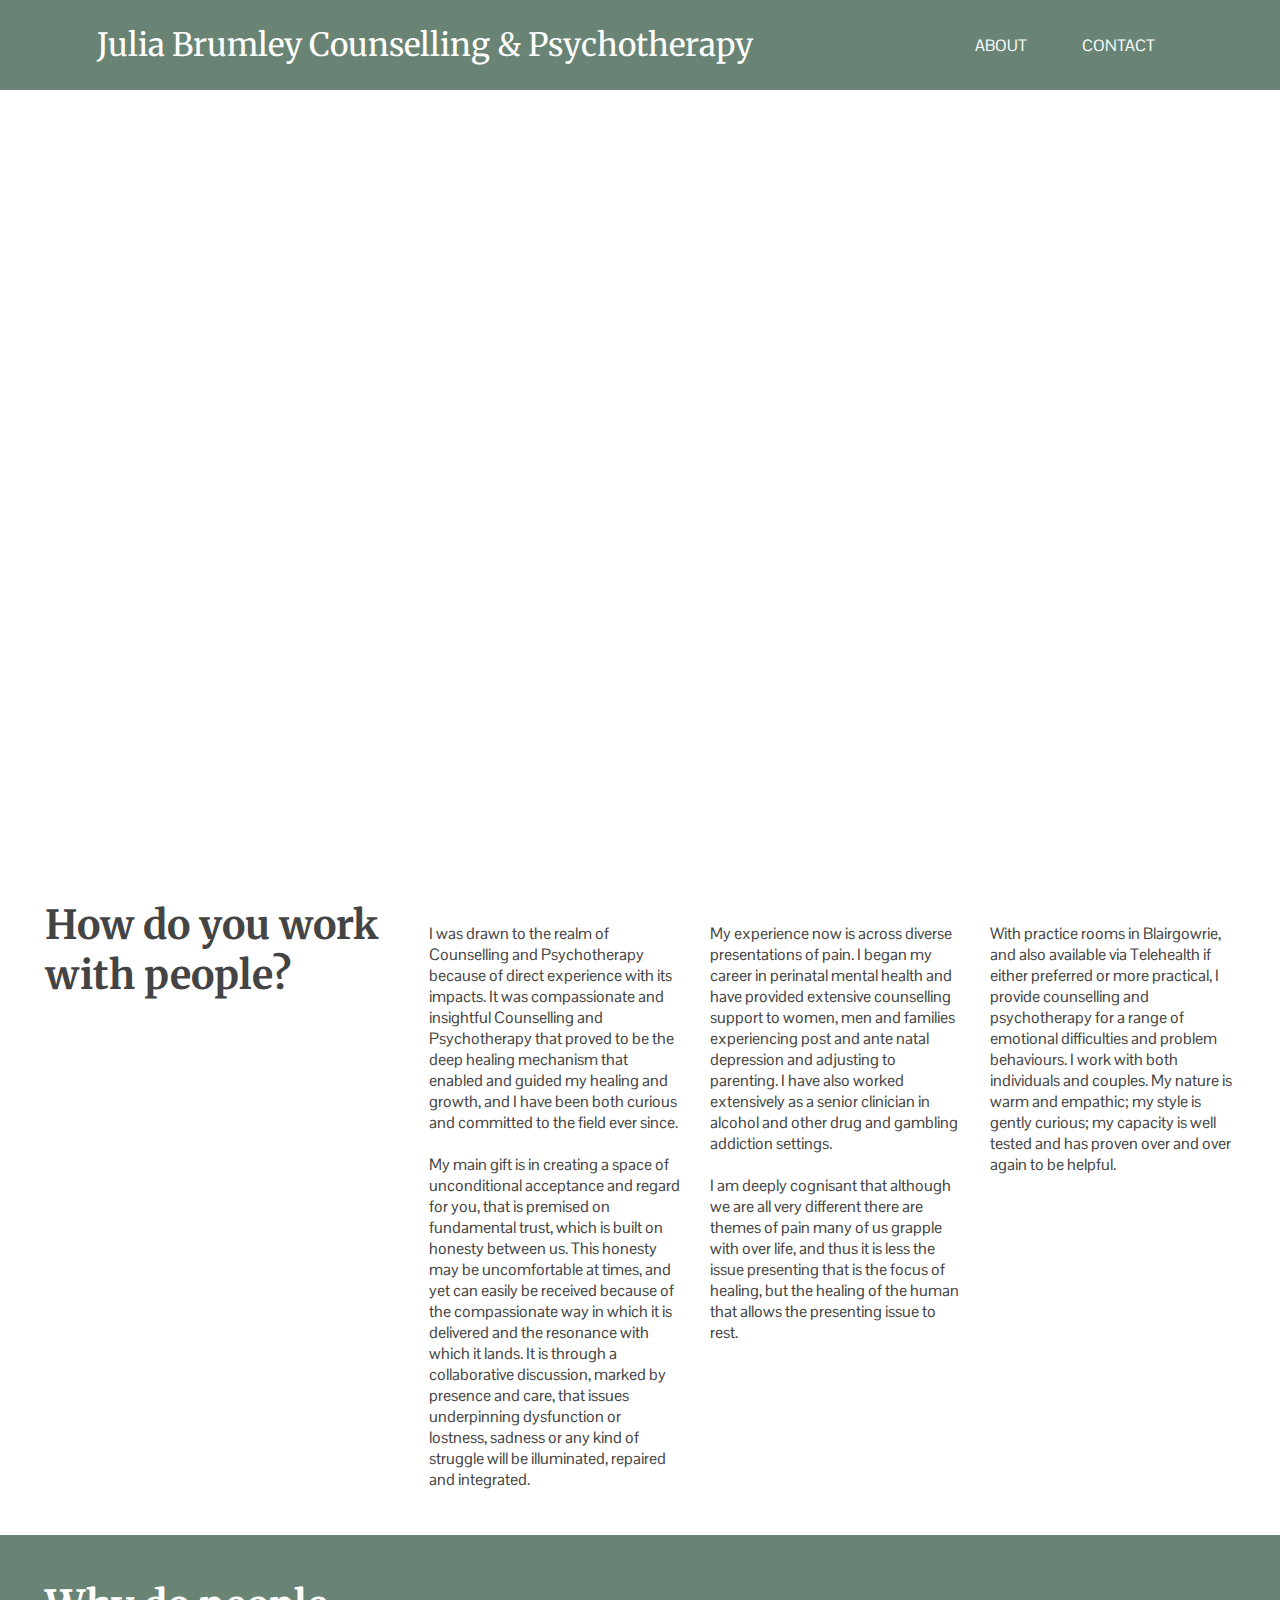
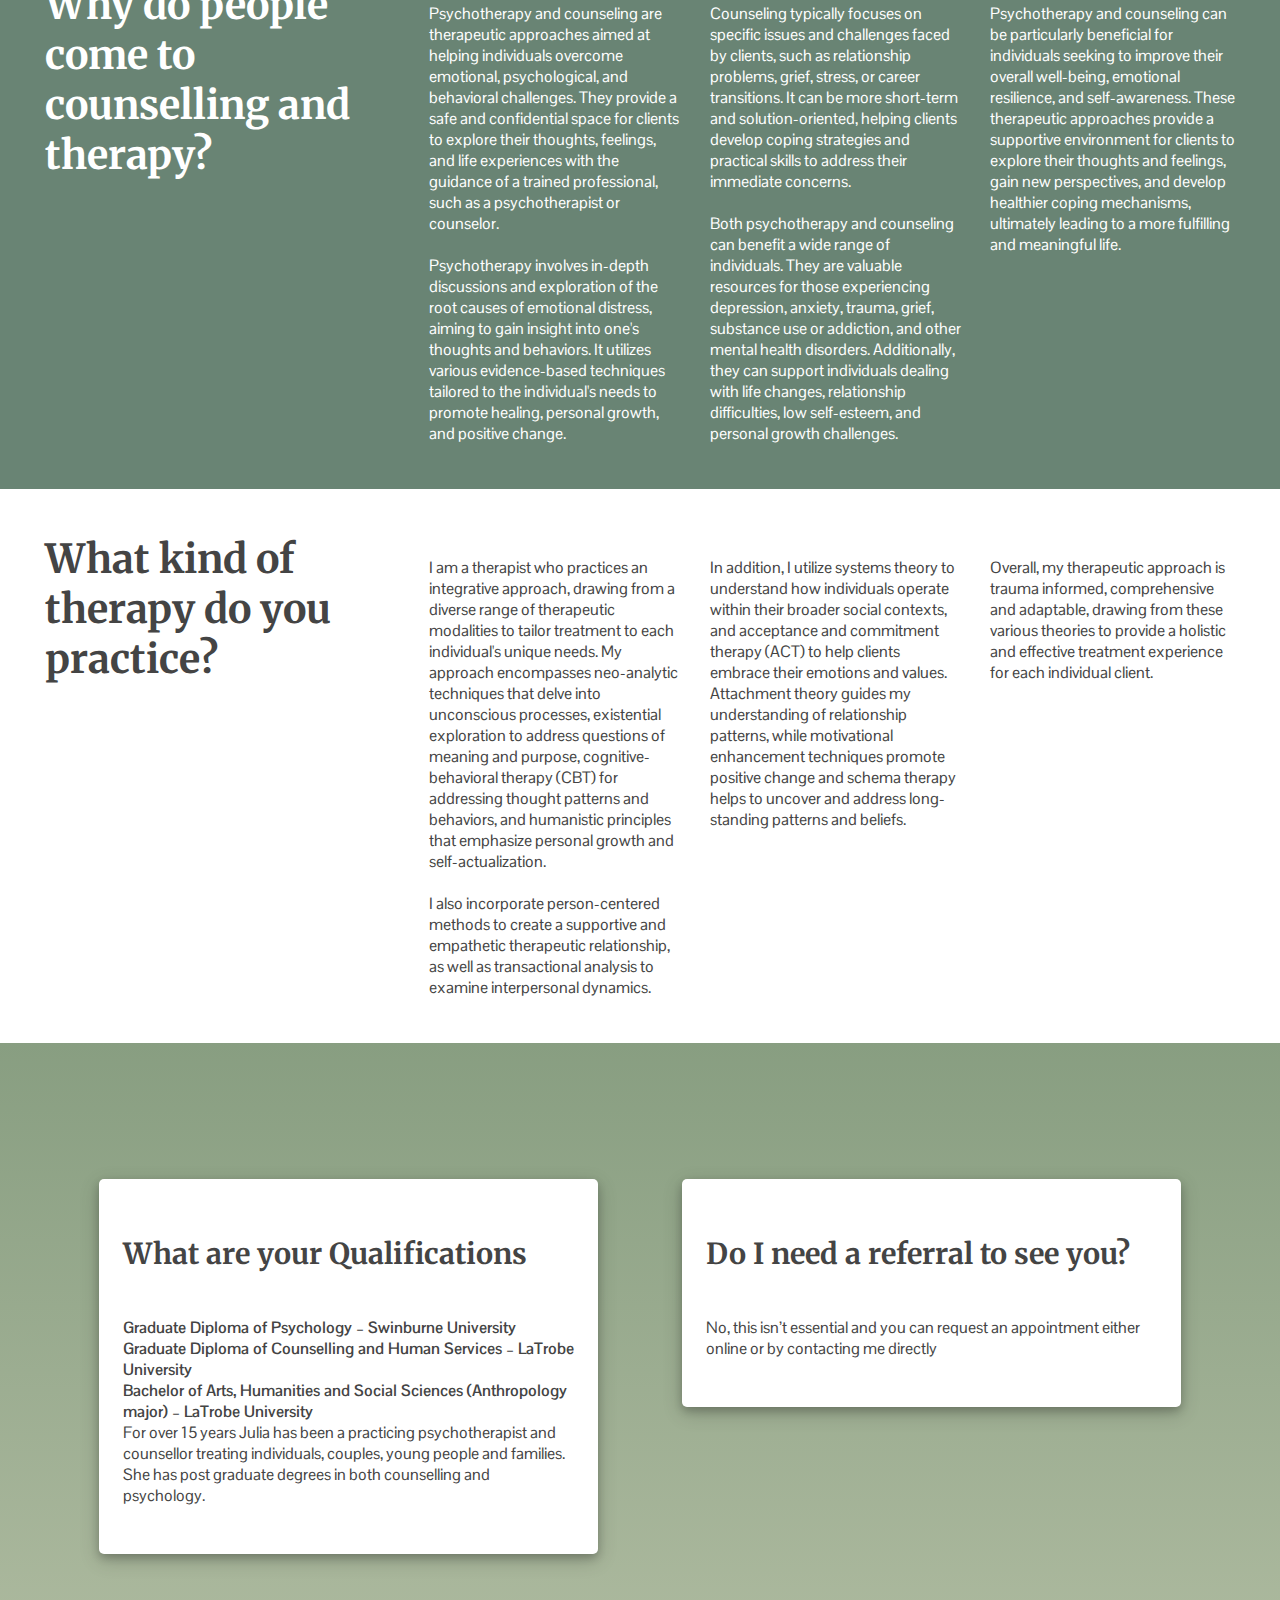
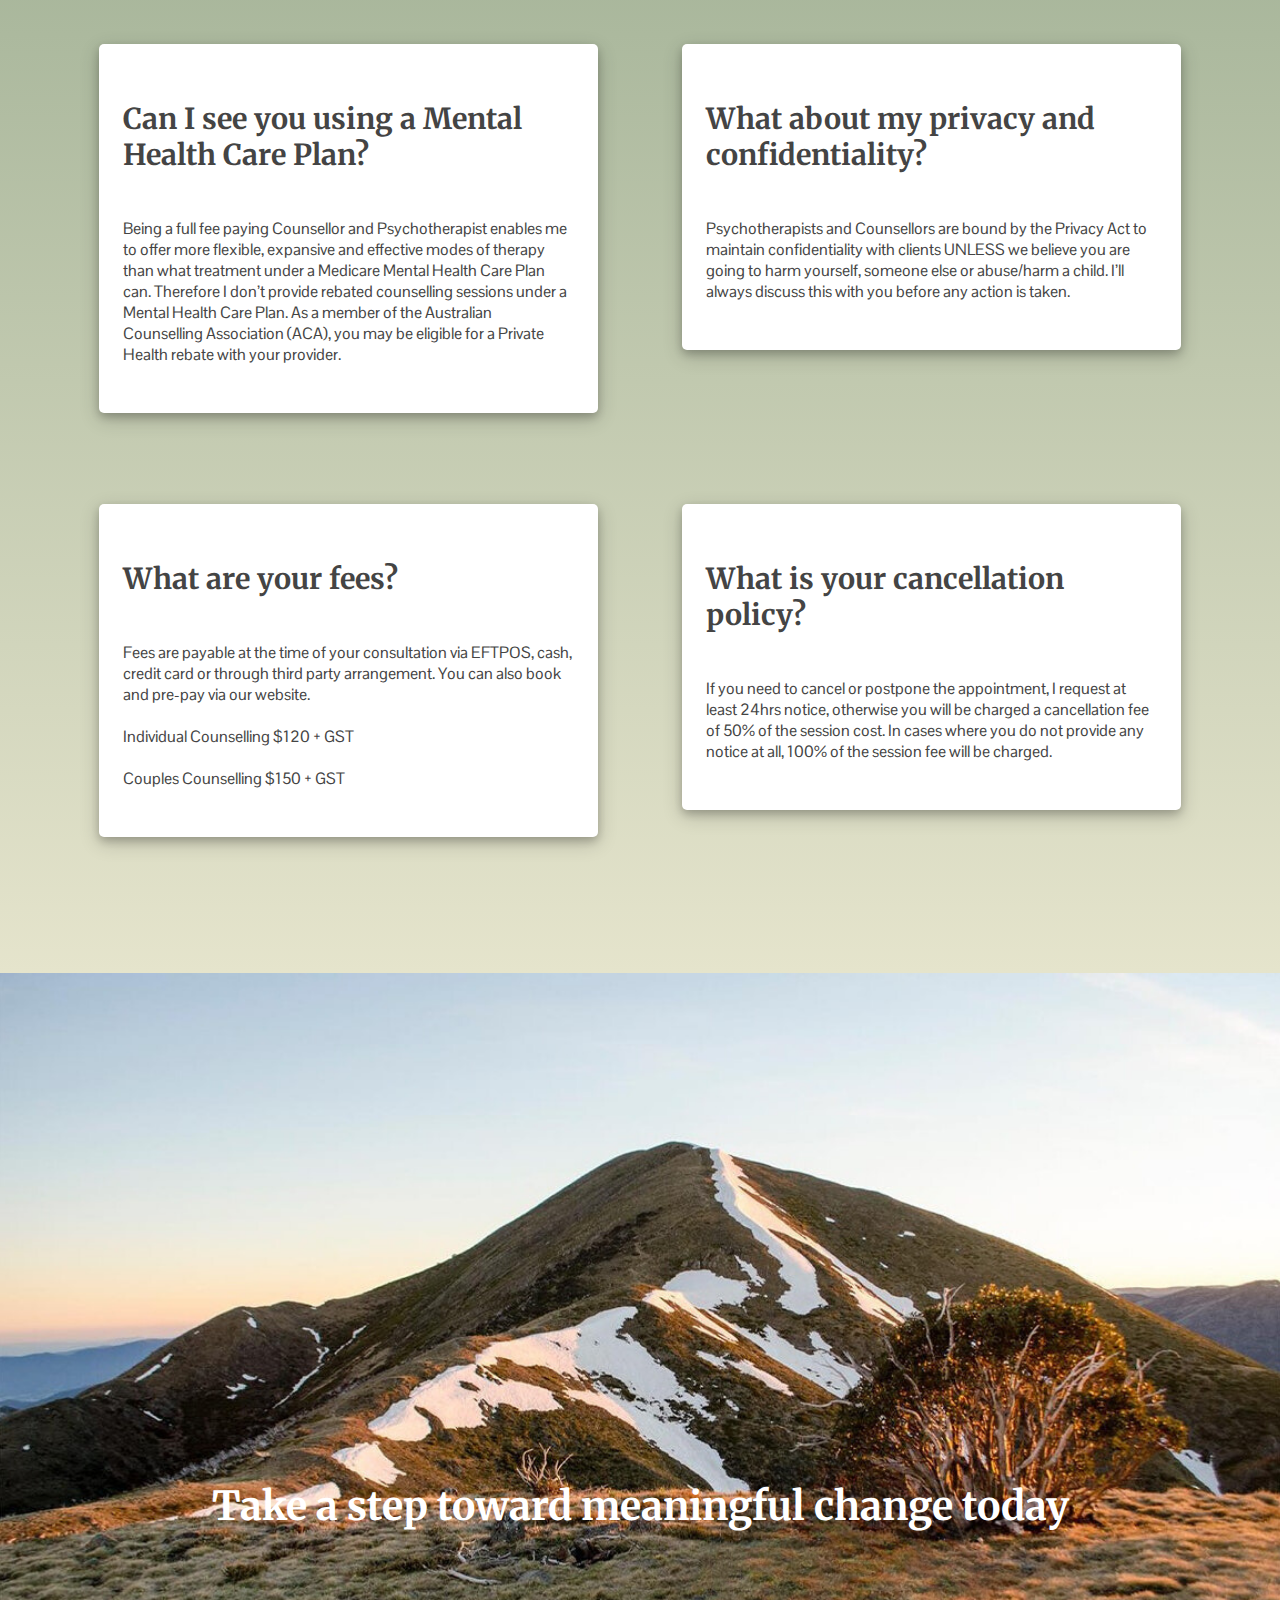
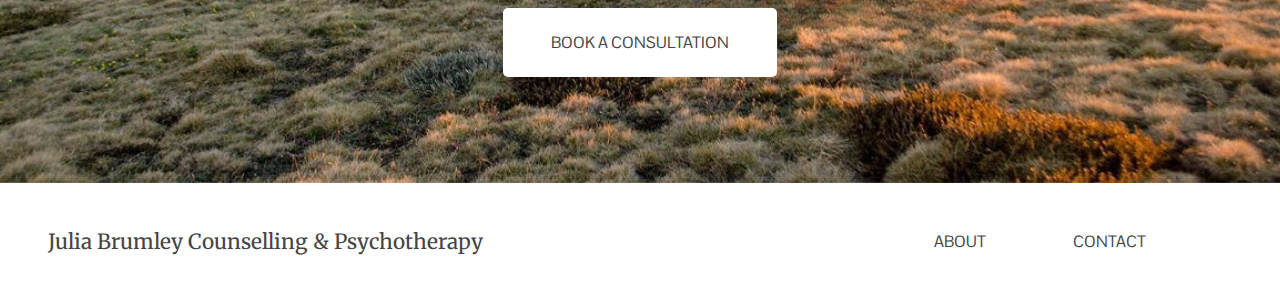
==== about.html @ bf9126fb "cc" ====
<!DOCTYPE html>
<html>
    <head>
        <meta charset="UTF-8">
        <title>About - Julia Brumley Counselling & Psychotherapy</title>
        <meta name="viewport" content="width=device-width, initial-scale=1.0">
        <meta name="keywords" content="counselling, psychotherapy, Mornington Peninsula">
        <meta name="description" content="Providing quality counselling and psychotherapy services on the Mornington Peninsula and surrounding areas.">
        <link rel="stylesheet" href="./resources/CSS/styles.css">
        <link href="https://fonts.googleapis.com/css2?family=Merriweather:wght@300;400;700&family=Pontano+Sans:wght@300;400;500;600;700&display=swap" rel="stylesheet">
        <link rel="stylesheet" href="https://cdnjs.cloudflare.com/ajax/libs/font-awesome/4.7.0/css/font-awesome.min.css">
        <link rel="preload" href="./resources/JS/index.js" as="script">
        <link rel="apple-touch-icon" sizes="180x180" href="./resources/images/favicons/apple-touch-icon.png">
        <link rel="icon" type="image/png" sizes="32x32" href="./resources/images/favicons/favicon-32x32.png">
        <link rel="icon" type="image/png" sizes="16x16" href="./resources/images/favicons/favicon-16x16.png">
        <link rel="manifest" href="./resources/images/favicons/site.webmanifest">
    </head>
    <body>
        <header id="about-header">
            <nav class="nav">
                <div id="logo-container">
                    <a href="./index.html" id="title">Julia Brumley Counselling & Psychotherapy</a>	
                </div>	
                <ul class="nav-links">
                    <li><a href="./about.html">About</a></li>
                    <!-- <li><a href="./services.html">Services</a></li>
                    <li><a href="./team.html">Team</a></li>				 -->
                    <li><a href="./contact.html">Contact</a></li>
                </ul>
                <div class="burger">
                    <div class="line1"></div>
                    <div class="line2"></div>
                    <div class="line3"></div>
                </div>
            </nav>
            <h1>About</h1>
        </header>
        <main class="main">
            <div class="about">
                <div class="h2-cont">
                    <h2>How do you work with people?</h2>
                </div>
                <div class="therapy"> 
                    <p>I was drawn to the realm of Counselling and Psychotherapy because of direct experience
                        with its impacts. It was compassionate and insightful Counselling and Psychotherapy that
                        proved to be the deep healing mechanism that enabled and guided my healing and growth,
                        and I have been both curious and committed to the field ever since. <br><br>

                    My main gift is in creating a space of unconditional acceptance and regard for you, that is
                        premised on fundamental trust, which is built on honesty between us. This honesty may be
                        uncomfortable at times, and yet can easily be received because of the compassionate way in
                        which it is delivered and the resonance with which it lands. It is through a collaborative
                        discussion, marked by presence and care, that issues underpinning dysfunction or lostness,
                        sadness or any kind of struggle will be illuminated, repaired and integrated.</p>

                    <p> My experience now is across diverse presentations of pain. I began my career in perinatal
                        mental health and have provided extensive counselling support to women, men and families
                        experiencing post and ante natal depression and adjusting to parenting. I have also worked
                        extensively as a senior clinician in alcohol and other drug and gambling addiction settings.<br><br>
                        I am deeply cognisant that although we are all very different there are themes of pain many
                        of us grapple with over life, and thus it is less the issue presenting that is the focus of
                        healing, but the healing of the human that allows the presenting issue to rest.</p>

                    <p>With practice rooms in Blairgowrie, and also available via Telehealth if either preferred or
                        more practical, I provide counselling and psychotherapy for a range of emotional difficulties
                        and problem behaviours. I work with both individuals and couples. My nature is warm and 
                        empathic; my style is gently curious; my capacity is well tested and has proven over and
                        over again to be helpful.</p>
                </div>       
                
            </div>
            <div class="about" id="about-approach">
                <div class="h2-cont">
                    <h2>Why do people come to counselling and therapy?</h2>
                </div>    
                <div class="therapy"> 
                    <p>Psychotherapy and counseling are therapeutic approaches aimed at helping individuals overcome emotional, psychological, and behavioral challenges. They provide a safe and confidential space for clients to explore their thoughts, feelings, and life experiences with the guidance of a trained professional, such as a psychotherapist or counselor.<br><br>

                    Psychotherapy involves in-depth discussions and exploration of the root causes of emotional distress, aiming to gain insight into one's thoughts and behaviors. It utilizes various evidence-based techniques tailored to the individual's needs to promote healing, personal growth, and positive change.</p>
                    
                    <p>Counseling typically focuses on specific issues and challenges faced by clients, such as relationship problems, grief, stress, or career transitions. It can be more short-term and solution-oriented, helping clients develop coping strategies and practical skills to address their immediate concerns.<br><br>
                    
                    Both psychotherapy and counseling can benefit a wide range of individuals. They are valuable resources for those experiencing depression, anxiety, trauma, grief, substance use or addiction, and other mental health disorders. Additionally, they can support individuals dealing with life changes, relationship difficulties, low self-esteem, and personal growth challenges.</p>
                    
                    <p>Psychotherapy and counseling can be particularly beneficial for individuals seeking to improve their overall well-being, emotional resilience, and self-awareness. These therapeutic approaches provide a supportive environment for clients to explore their thoughts and feelings, gain new perspectives, and develop healthier coping mechanisms, ultimately leading to a more fulfilling and meaningful life.<br><br></p>
                </div>
            </div>
            <div class="about">
                <div class="h2-cont">
                    <h2>What kind of therapy do you practice?</h2>
                </div> 
                <div class="therapy">
                    <p>I am a therapist who practices an integrative approach, drawing from a diverse range of therapeutic modalities to tailor treatment to each individual's unique needs. My approach encompasses neo-analytic techniques that delve into unconscious processes, existential exploration to address questions of meaning and purpose, cognitive-behavioral therapy (CBT) for addressing thought patterns and behaviors, and humanistic principles that emphasize personal growth and self-actualization.<br><br>
                        I also incorporate person-centered methods to create a supportive and empathetic therapeutic relationship, as well as transactional analysis to examine interpersonal dynamics.</p>

                    <p>In addition, I utilize systems theory to understand how individuals operate within their broader social contexts, and acceptance and commitment therapy (ACT) to help clients embrace their emotions and values. Attachment theory guides my understanding of relationship patterns, while motivational enhancement techniques promote positive change and schema therapy helps to uncover and address long-standing patterns and beliefs.
                    </p>    
                    <p>Overall, my therapeutic approach is trauma informed, comprehensive and adaptable, drawing from these various theories to provide a holistic and effective treatment experience for each individual client.
                    </p>    
                </div>       
            </div>
            <section class="faq">
                <div class="faq-cont">
                    <div class="card-cont">
                        <div class="q-card image">
                            <h2>What are your Qualifications</h2>
                            <h4>Graduate Diploma of Psychology – Swinburne University <br>
                                Graduate Diploma of Counselling and Human Services – LaTrobe University <br>
                                Bachelor of Arts, Humanities and Social Sciences (Anthropology major) – LaTrobe University</h5>
                            <p>For over 15 years Julia has been a practicing psychotherapist and counsellor treating
                                individuals, couples, young people and families. She has post graduate degrees in both
                                counselling and psychology.
                            </p>
                        </div>
                        <div class="q-card image">
                            <h2>Do I need a referral to see you?</h2>
                            <p>No, this isn’t essential and you can request an appointment either online or by contacting me directly</p>
                        </div>    
                    </div>
                    <div class="card-cont">
                        <div class="q-card image">
                            <h2>Can I see you using a Mental Health Care Plan?</h2>
                            <p>Being a full fee paying Counsellor and Psychotherapist enables me to offer more flexible, 
                                expansive and effective modes of therapy than what treatment under a Medicare Mental Health Care Plan can. 
                                Therefore I don’t provide rebated counselling sessions under a Mental Health Care Plan. 
                                As a member of the Australian Counselling Association (ACA), 
                                you may be eligible for a Private Health rebate with your provider.</p>
                        </div>
                        <div class="q-card image">
                            <h2>What about my privacy and confidentiality?</h2>
                            <p>Psychotherapists and Counsellors are bound by the Privacy Act to maintain confidentiality with clients UNLESS we believe you are going to harm yourself, 
                                someone else or abuse/harm a child. 
                                I’ll always discuss this with you before any action is taken.</p>
                        </div>
                    </div>
                    <div class="card-cont">   
                        <div class="q-card image">
                            <h2>What are your fees?</h2>
                            <p>Fees are payable at the time of your consultation via  EFTPOS, cash, credit card or through third party arrangement.  You can also book and pre-pay via our website.<br><br>

                                Individual Counselling $120 + GST<br><br>
                                
                                Couples Counselling $150 + GST</p>
                        </div>
                        <div class="q-card image">
                            <h2>What is your cancellation policy?</h2>
                            <p>If you need to cancel or postpone the appointment,  I request at least 24hrs notice, 
                                otherwise you will be charged a cancellation fee of 50% of the session cost. 
                                In cases where you do not provide any notice at all, 
                                100% of the session fee will be charged.</p>
                        </div>
                    </div>    
                </div>

            </section>
            <section class="quote">
                <h2>Take a step toward meaningful change today</h2>
                <a href="" class="book">book a consultation</a>
            </section>
        </main>
        <footer class="footer">			
            <nav class="footer-nav">
                <div class="address">
                    <a href="./index.html" class="f-title">
                        Julia Brumley Counselling & Psychotherapy
                    </a>
                </div>
                <div class="footer-nav-cont">
                    <ul>
                        <li class="f-li"><a href="./about.html" class="footer-a">ABOUT</a></li>
                        <li class="f-li"><a href="./contact.html" class="footer-a">CONTACT</a></li>
			
                    </ul>
                </div>    	
            </nav>
        </footer>
        <script src="./resources/JS/index.js"></script>
    </body>
</html>
---- resources/CSS/styles.css ----
/* Global styles */
* {
    padding: 0;
    margin: 0;
    box-sizing: border-box;
}

body {
	margin: 0;
	padding: 0;
    font-family: 'Pontano Sans', sans-serif;
	color: #fff;
	display: flex;
	flex-direction: column;
	width: 100%;
	overflow-x: hidden;
}

/* Header styles */
header {
    display: flex;
    flex-direction: column;
    justify-content: space-between;
	height: 95vh;
	width: 100%;
	overflow: hidden;
    background-image: url(../images/julia5.png);
    background-repeat: no-repeat;
	background-size: cover;
	background-position: center;
}
#about-header {
    background-image: url(../images/ocean4.jpg);
}
#services-header {
    background-image: url(../images/stones.jpg);
}
#team-header {
    background-image: url(../images/plant.jpg);
}
#contact-header {
    background-image: url(../images/stones.jpg);
}

/* nav styling */
.nav {
	height: 10vh;
	width: 100%;
	display: flex;
	justify-content: space-around;
	align-items: center;
	position: relative;
	z-index: 1;
    background-color: #698474;
}

.nav ul {
	display: flex;
	list-style-type: none;
	margin: 0;
	padding: 0;
}

.nav-links li {
	margin: 0 15px;
	padding: 0.8rem;
	border-radius: 5px;
}

.nav-links a {
	color:#fff;
	text-decoration: none;
	font-size: 1rem;
	text-transform: uppercase;
}

.nav-links a:hover {
	color: blanchedalmond;
}

#title {
    font-family: 'Merriweather', serif; 
    font-size: 2rem;
    color:#fff;
	text-decoration: none;
}

.burger {
    display: none;
    cursor: pointer;
}

.burger > div {
    width: 25px;
    height: 2px;
    background-color: #FAF9F6;
    margin: 5px;
    transition: all 0.3s ease;
}

.intro {
    display: flex;
    justify-content: space-around;
    align-items: center;
    margin-bottom: 5vh;
    padding: 1rem;
}

h1 {
    font-family: 'Merriweather', serif; 
    font-size: 4rem;
    margin: 2rem;
}
h2 {
    font-family: 'Merriweather', serif; 
    font-size: 2.5rem;
}

h3 { 
    font-size: 1.5rem;
    font-weight: 300;
    letter-spacing: 0.6px;
 }

p {
    font-size: 1.2rem;
    max-width: 80%;
 }
.text-box {
    max-width: 65%;
}


/* MAIN styles */


section {
    height: 90vh;
    display: flex;
    flex-direction: column;
    align-items: center;
    justify-content: space-evenly;
    padding: 1rem;
}

section a {
    text-decoration: none;
    text-transform: uppercase;
}
.button {
    background: #698474;
    color:#fff;
    padding: 1.5rem 3rem;
    border-radius: 5px;
}
.button:hover {
    background-color: blanchedalmond;
    color:#444
}
.book {
    background: #fff;
    color:#444;
    padding: 1.5rem 3rem;
    border-radius: 5px;
}
.book:hover {
    background-color:  blanchedalmond;
    color:#444
}
.approach {
    color: #444;
}
.services {
    background-color: #698474;
}
.service-cont {
    display: flex;
    flex-direction: row;
    max-width: 100%;
    justify-content: space-around;
}
.service-card {
    background-color: white;
    color: #444;
    display: flex;
    flex-direction: column;
    align-items: center;
    max-width: 45%;
    box-shadow: 0 4px 8px 0 rgba(0, 0, 0, 0.2), 0 6px 20px 0 rgba(0, 0, 0, 0.19);
    border-radius: 5px;
}
.text-card {
    border-radius: 5px;
    margin: 1rem;
    display: flex;
    text-align: center;
    background-color: rgb(255, 235, 205);
    flex-direction: column;
    align-items: center;
}

.service-cont h3 {
    font-family: 'Merriweather, serif';
    margin: 1rem 0;
    max-width: 75%;
    text-align: center;
}
.service-cont img {
    margin-top: 2rem;
    max-width: 80%;
}
.service-cont p {
    padding: 0 1rem 1rem 1rem;
    font-size: 1.1rem;
}
.service-cont h4 {
    padding-bottom: 1rem;
}

.space {
    color:#444;
}
.quote {
    max-height: 90vh;
    justify-content: flex-end;
    background-image: url(../images/feathertop.jpg);
    background-repeat: no-repeat;
	background-size: cover;
	background-position: bottom;
}
.quote h2 {
    padding:2rem;
}
.quote a {
    margin-bottom: 3vh;
}



/* ABOUT Specific styles */



.main {
    height: fit-content;
    color:#444;
    display: flex;
    flex-direction: column;
    justify-content: space-evenly;
}

.therapy {
    display: flex;
    justify-content: space-evenly;
}
.main p {
    font-size: 1rem;
    max-width: 29%;
}
.main h2{
    margin: 5vh 0;
}
.about {
    display: flex;
    flex-direction: row;
    min-height: 50vh;
    align-items: baseline;
    padding: 0 1vh 5vh 5vh;
}
.h2-cont {
    min-width: 29%;
}
.faq {
    background:linear-gradient(#889E81, #E5E4CC);
    height: 170vh;
}
.faq-cont{ 
    display: flex;
    flex-direction: column;
    justify-content: space-around;
    height: 90%;
}
.card-cont{
    display: flex;
    flex-direction: row;
    justify-content: space-evenly;
    align-items: baseline;
}
.q-card{
    width: 40%;
    height: fit-content;
    background-color: #fff;
    color:#444;
    padding: 3rem 1.5rem;
    border-radius: 5px;
    box-shadow: 0 4px 8px 0 rgba(0, 0, 0, 0.2), 0 6px 20px 0 rgba(0, 0, 0, 0.19);
}
.q-card h2{
    font-size: 1.8rem;
    margin: 1vh 0 5vh 0;
}
.q-card p{
   max-width: 100%;
}
.quote h2{
    color: #fff;
}
#about-approach {
    background-color: #698474;
    color:#fff;
}


/* TEAM specific styles */
/* 

#team-main {
    display:flex;
    flex-direction: row;
    align-items: baseline;
    padding: 5vh;
    height:fit-content;
    margin-bottom: 10vh;
}
#team-main img{
    border-radius: 15rem;
    max-width: 100%;
}
.team-qualifications {
    max-width: 60%;
    padding-left: 5vh;
}
.team-qualifications h2, h4{
    margin: 0 0 2rem 0;
}
.team-qualifications p {
    max-width: 90%;
} */


/* CONTACT STYLES */

.contact-main{
    display: flex;
    flex-direction: column;
    justify-content: space-evenly;
    padding: 5rem;
    background-color: oldlace;
    align-items: center;
}
.contact-container {
    display: flex;
    flex-direction: row;
    justify-content: space-between;
    width: 75%;
    border-radius: 5rem;
    background-color: #fff;
    box-shadow: 0 4px 8px 0 rgba(0, 0, 0, 0.2), 0 6px 20px 0 rgba(0, 0, 0, 0.19);
}
.contact-container h2{
    margin-top: 0;
    margin-bottom: 5vh;
}
.contact-text {
    display:flex;
    flex-direction: column;
    justify-content: space-evenly;
    padding: 5rem 0 5rem 5rem;
    width: 60%;
}
.contact-text h3 {
    font-family: 'Merriweather', serif; 
    font-size: 1.2rem;
    font-weight: 400;
    letter-spacing: normal;
}
.contact-text a{
    text-decoration: none;
    color:#444;
}
.portrait-container {
    display:flex;
    flex-direction: column;
    justify-content: center;
    padding: 2rem;
    width: 40%;
}
.portrait-container img {
    border-radius: 5vh;
    width: 100%;

}
@media screen and (max-width: 1122px) {
    .contact-container {
        width: 80%;
    }
}
@media screen and (max-width: 940px) {
    .contact-container {
        width: 100%;
    }
}

/* FOOTER styles */


footer {   
    display: flex;
    flex-direction: row;
    align-items: center;
    height: 13vh;
    background-color: #fff;
}
.contact-footer{
    height: 13vh;
    background-color: #698474;
}
.contact-footer nav {
    color:#fff;
}
.contact-footer a {
    color:#fff;
}
.contact-footer a:hover {
    color:blanchedalmond;
}
.footer-nav {
    display: flex;
    flex-direction: row;
    justify-content: space-around;
    align-items: center;
    width: 100%;
    color:#444;
}
.address {
    min-width:55%;
}

.footer-nav-cont {
    width: 30%;
}

footer a {
    text-decoration: none;
    color: #444;
}

.f-li {
    list-style: none;
}
.f-title {
    font-family: 'Merriweather', 'serif';
    font-size: 1.3rem;
    font-weight: 400;

}

footer ul {
    display: flex;
    flex-direction: row;
    justify-content: space-evenly;
}


/* RESPONSIVE */

@media screen and (max-width:1799px) and (orientation: landscape){
    section {
        width:100%;
    }
    .about {
        width: 100%;
    }
}


@media screen and (min-width:1800px) and (orientation: landscape) {
    header {
        height: 100vh;
    }
    main {
        background-color: oldlace;
        display: flex;
        flex-direction: column;
        align-items: center;
    }
    section {
        width: 60%;
    }
    .approach {
        background-color: #fff;
    }
    .space {
        background-color: #fff;
    }
    .about {
        width: 60%;
        background-color: #fff;
    }
    .contact-container {
        width: 60%;
    }
}

@media screen and (max-width: 1060px) {

	body {
        overflow-x: hidden;
    }

    .nav-links {
        position: absolute;
        right: 0px;
        height: 90vh;
        top: 10vh;
        background: blanchedalmond;
        display: flex;
        flex-direction: column;
        align-items: center;
		justify-content: space-evenly;
        width: 30%;
        transform: translateX(100%);
        transition: transform 0.5s ease-in;
		z-index: 2;

    }
    .nav-links li{
        opacity: 0;
    }
    .nav-links a {
        color: #444;
    }
    .burger {
        display: block;
		z-index: 3;
    }

.nav-active{
    transform: translateX(0%);
}

@keyframes navLinkFadeIn{
    from{
        opacity: 0;
        transform: translateX(50px);
    }
    to{
        opacity: 1;
        transform: translateX(0px);
    }
}

@keyframes navLinkFadeOut{
    from{
        opacity: 1;
        transform: translateX(0px);
    }
    to{
        opacity: 0;
        transform: translateX(50px);
    }
}

.toggle .line1 {
    transform: rotate(-45deg) translate(-5px, 5px);
}

.toggle .line2 {
    opacity: 0;
}

.toggle .line3 {
    transform: rotate(+45deg) translate(-5px, -5px);
}

.address {
    margin-left: 1rem;
}
}

@media screen and (min-width: 950px) {
    #header {
        background-color: #BAC7A7;
        background-size: contain;
    }
    .text-box{
        max-width: 40%;
    }
    .approach p {
        max-width:60%;
    }
    .service-cont {
        max-width: 70%;
    }
    .services p{
        max-width: 60%;
    }
    .service-card p{
        max-width: 80%;
    }
    .quote a {
        margin-bottom: 10vh;
    }
}

@media only screen and (orientation: landscape) and (min-height: 601px) {

    section {
        height: 100vh;
    }
    .text-box {
        max-width: 75%;
    }

  }

@media screen and (max-width: 930px) {
    .about {
        flex-direction: column;
    }

}

@media screen and (max-width: 768px) {
    header {
        height: 100vh;
    }
    section {
        height: 100vh;
    }
    #title {
        font-size: 1.3rem;
    }
    .nav {
        height: 15vh;
        padding: 0 1rem;
    }
    .nav-links {
        top:15vh;
        width:100%;
        height: 85vh;
    }
    .intro {
        flex-direction: column;
        margin-bottom: 2rem;
    }
    .text-box {
        max-width: 90%;
    }
    .text-box h1 {
        font-size: 2.7rem;
    }
    .text-box h3 {
        font-size: 1rem;
    }
    section h1 {
        font-size: 2rem;
        margin: 0;
    }
    section h2 {
        font-size: 1.5rem;
    }
    section p {
        font-size: 1rem;
    }
    .book {
        font-size: 0.8rem;
    }
    .button {
        font-size: 0.8rem;
    }
    .services {
        height: fit-content;
    }
    .services h1 {
        margin: 1rem 0;
    }
    .service-cont {
        flex-direction: column;
        align-items: center;
    }
    .service-cont img {
        max-width: 75%;
    }
    .service-card {
        max-width: 80%;
        margin: 2rem 0;
    }
    .space {
        height: 70vh;
    }

    .portrait-container {
        width: 55%;
        padding: 0 0 4rem;
    }
    footer {
        height:25vh;
    }
    .contact-footer{
        height: 25vh;
    }
    .footer-nav {
        height: 25vh;
        flex-direction: column;
        align-items: center;
        justify-content: space-evenly;
    }
    .footer-nav-cont{
        width: 100%;
    }
    .address {
        text-align: center;
    }
    footer p{
        max-width: 100%;
    }
    footer a {
        font-size: 0.85rem;
    }
    .f-li a {
        padding: 0.8rem 2rem;
        border: 1px solid #444;
        border-radius: 5px;
    }
    .f-li a:hover {
        background-color: blanchedalmond;
    }

    @media only screen and (max-width: 500px) {
        
        .service-card {
            max-width: 95%;
        }
    }
    
    
  @media only screen and  (orientation: landscape) and (max-height: 600px) {

    #header {
        background-size: contain;
        background-color: #BAC7A7;
    }
    section {
        height: 130vh;
    }
    .text-box {
        max-width: 75%;
    }
    .service-cont {
        align-items: center;
    }
    .service-card {
        max-width: 70%;
    }

  }  

    /* ABOUT SPECIFIC */
    
    
    .about {
        height: fit-content;
    }
    .therapy {
        flex-direction: column;
    }
    .therapy p{
        max-width: 90%;
    }
    .faq{
        height: fit-content;
    }
    .card-cont{
        flex-direction: column;
        align-items: center;
    }
    .q-card{
        width: 80%;
        margin:3vh 0;
    }
    #team-main{
        flex-direction: column;
        align-items: center;
    }
    .portrait {
        margin-bottom: 10vh;
    }
    .team-qualifications {
        max-width: 100%;
    }


    /* CONTACT SPECIFIC */


    .contact-container{
        flex-direction: column;
        align-items: center;

    }
    .contact-text {
        width:90%;
        min-height: 40vh;
    }
    .contact-container h2 {
        padding-top: 5rem;
    }

}




@keyframes enter-animation {
    0% {
      transform: translateY(150px);
      opacity: 0;
    }
    100% {
      transform: translateY(0);
      opacity: 1;
    }
  }
  @media (prefers-reduced-motion: no-preference) {
    .image-animation {
      animation: enter-animation 1.2s 1;
    }
  }


/* form */

/* 
input::-webkit-input-placeholder, textarea::-webkit-input-placeholder {
    color: #aca49c;
    font-size: 0.875em;
  }
  
  input:focus::-webkit-input-placeholder, textarea:focus::-webkit-input-placeholder {
    color: #bbb5af;
  }
  
  input::-moz-placeholder, textarea::-moz-placeholder {
    color: #aca49c;
    font-size: 0.875em;
  }
  
  input:focus::-moz-placeholder, textarea:focus::-moz-placeholder {
    color: #bbb5af;
  }
  
  input::placeholder, textarea::placeholder {
    color: #aca49c;
    font-size: 0.875em;
  }
  
  input:focus::placeholder, textarea::focus:placeholder {
    color: #bbb5af;
  }
  
  input::-ms-placeholder, textarea::-ms-placeholder {
    color: #aca49c;
    font-size: 0.875em;
  }
  
  input:focus::-ms-placeholder, textarea:focus::-ms-placeholder {
    color: #bbb5af;
  }
  
  /* on hover placeholder */
/*   
  input:hover::-webkit-input-placeholder, textarea:hover::-webkit-input-placeholder {
    color: #e2dedb;
    font-size: 0.875em;
  }
  
  input:hover:focus::-webkit-input-placeholder, textarea:hover:focus::-webkit-input-placeholder {
    color: #cbc6c1;
  }
  
  input:hover::-moz-placeholder, textarea:hover::-moz-placeholder {
    color: #e2dedb;
    font-size: 0.875em;
  }
  
  input:hover:focus::-moz-placeholder, textarea:hover:focus::-moz-placeholder {
    color: #cbc6c1;
  }
  
  input:hover::placeholder, textarea:hover::placeholder {
    color: #e2dedb;
    font-size: 0.875em;
  }
  
  input:hover:focus::placeholder, textarea:hover:focus::placeholder {
    color: #cbc6c1;
  }
  
  input:hover::placeholder, textarea:hover::placeholder {
    color: #e2dedb;
    font-size: 0.875em;
  }
  
  input:hover:focus::-ms-placeholder, textarea:hover::focus:-ms-placeholder {
    color: #cbc6c1;
  } */
/* 
 
  #form {
    position: relative;
    width: 500px;
    margin: 50px auto 100px auto;
  }
  
  input {
    font-family: 'Lato', sans-serif;
    font-size: 0.875em;
    width: 470px;
    height: 50px;
    padding: 0px 15px 0px 15px;
    
    background: transparent;
    outline: none;
    color: #726659;
    
    border: solid 1px #b3aca7;
    border-bottom: none;
    
    transition: all 0.3s ease-in-out;
    -webkit-transition: all 0.3s ease-in-out;
    -moz-transition: all 0.3s ease-in-out;
    -ms-transition: all 0.3s ease-in-out;
  }
  
  input:hover {
    background: #b3aca7;
    color: #e2dedb;
  }
  
  textarea {
    width: 470px;
    max-width: 470px;
    height: 110px;
    max-height: 110px;
    padding: 15px;
    
    background: transparent;
    outline: none;
    
    color: #726659;
    font-family: 'Lato', sans-serif;
    font-size: 0.875em;
    
    border: solid 1px #b3aca7;
    
    transition: all 0.3s ease-in-out;
    -webkit-transition: all 0.3s ease-in-out;
    -moz-transition: all 0.3s ease-in-out;
    -ms-transition: all 0.3s ease-in-out;
  } */
/*   
  textarea:hover {
    background: #b3aca7;
    color: #e2dedb;
  }
  
  #submit {
    width: 470px;
    
    padding: 0;
    margin: -5px 0px 0px 0px;
    
    font-family: 'Lato', sans-serif;
    font-size: 0.875em;
    color: #b3aca7;
    
    outline:none;
    cursor: pointer;
    
    border: solid 1px #b3aca7;
    border-top: none;
  }
  
  #submit:hover {
    color: #e2dedb;
  } */
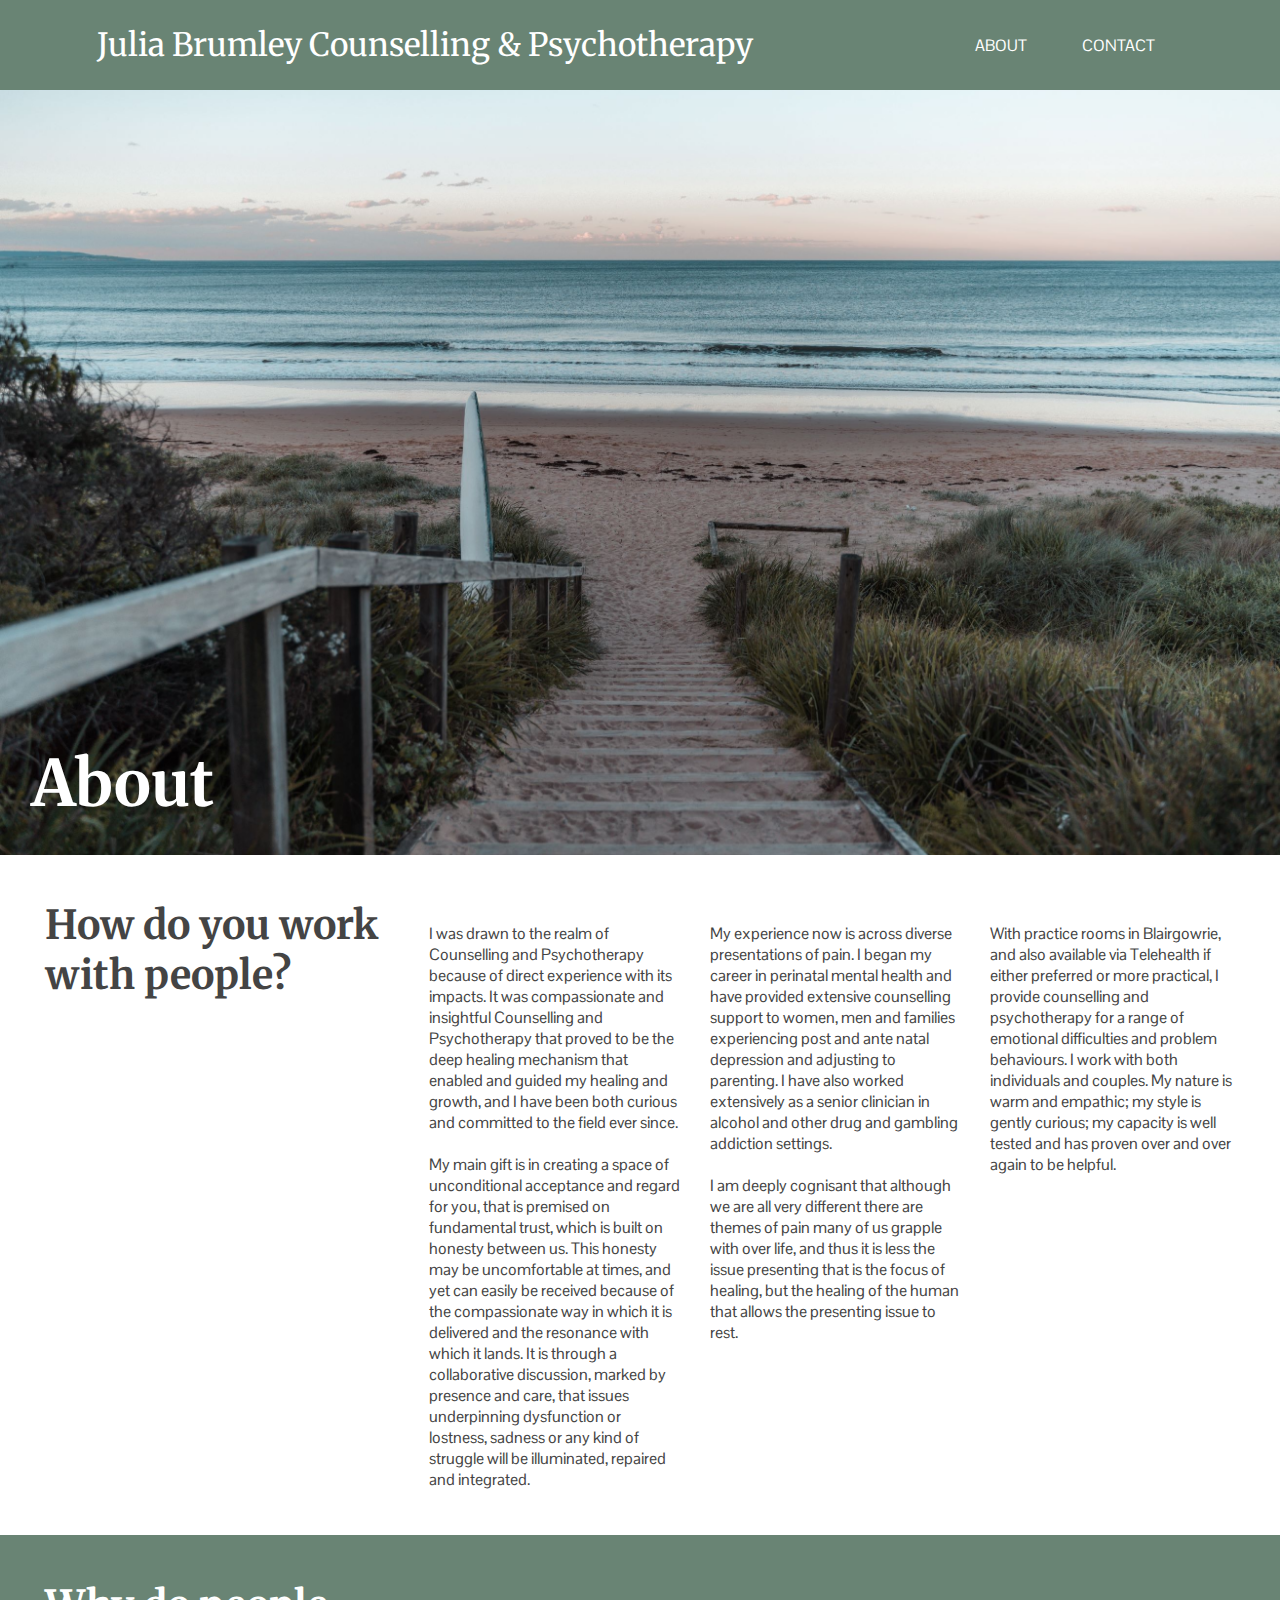
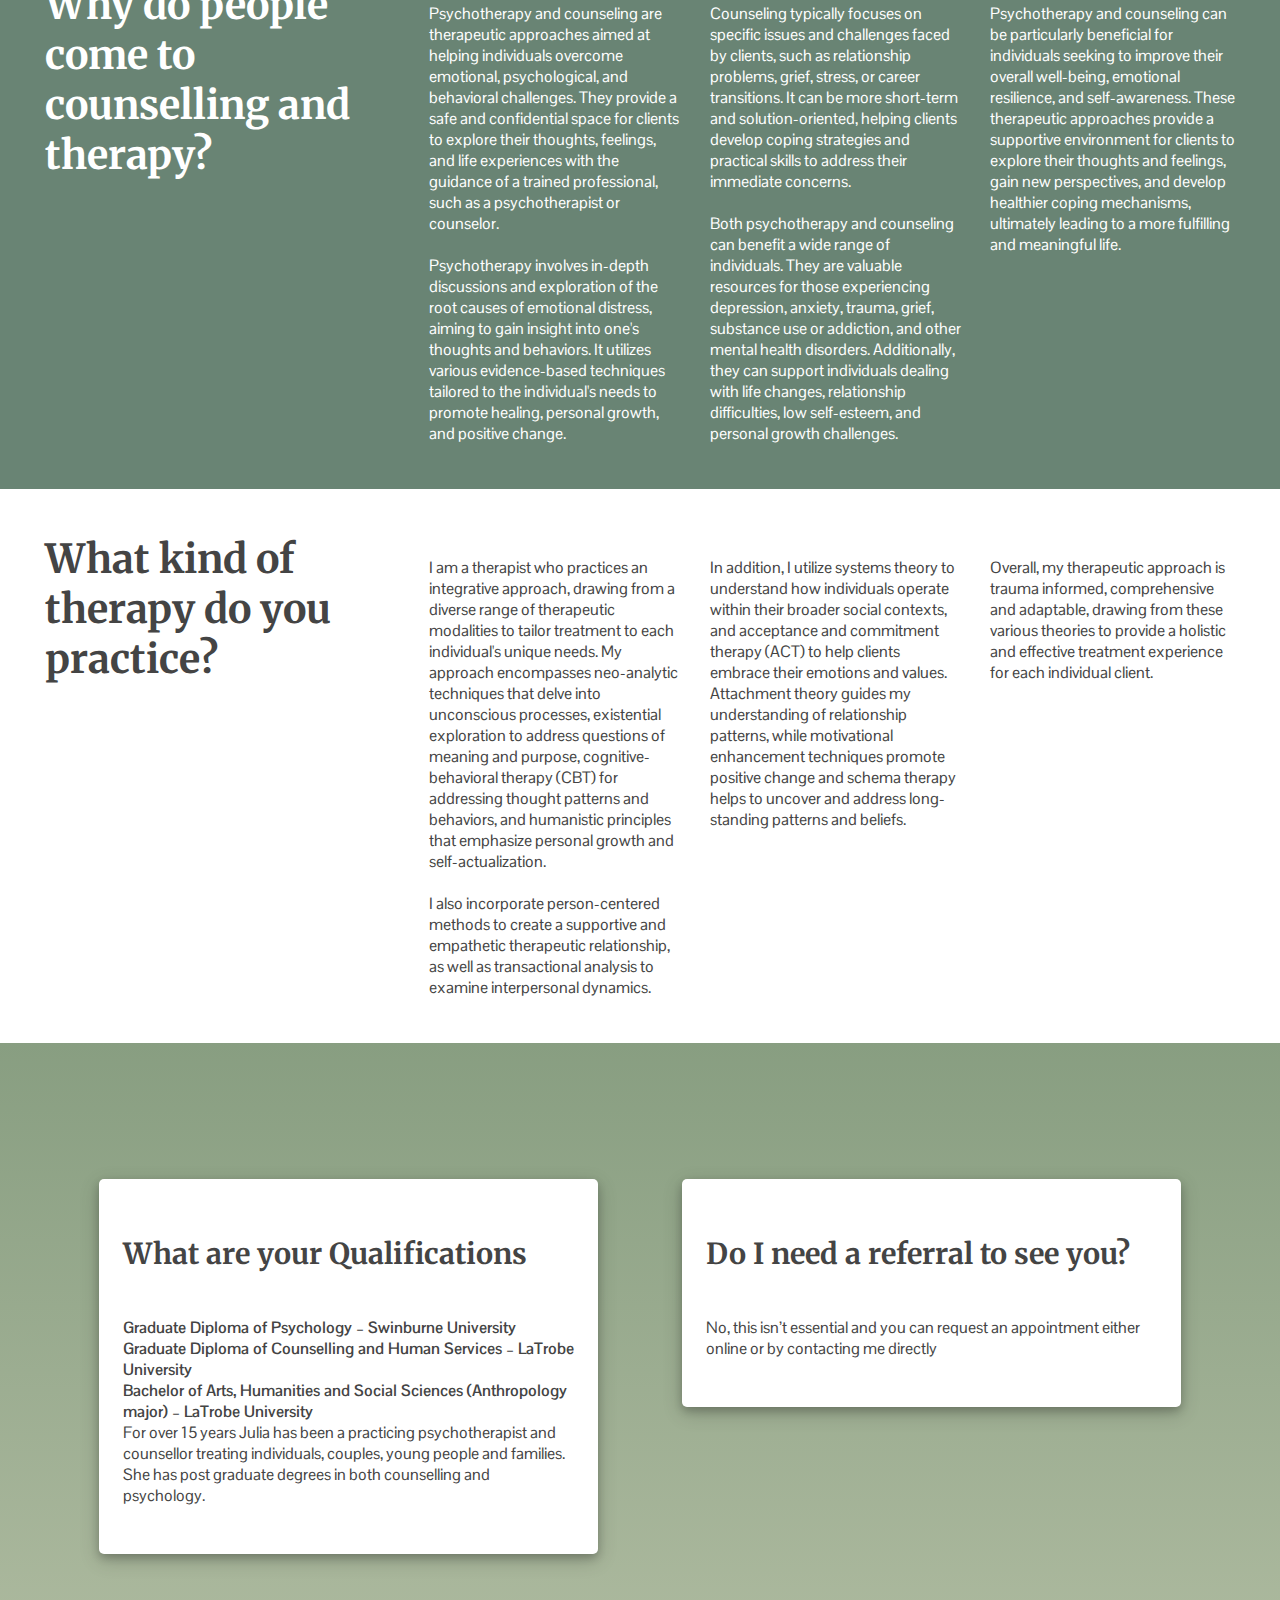
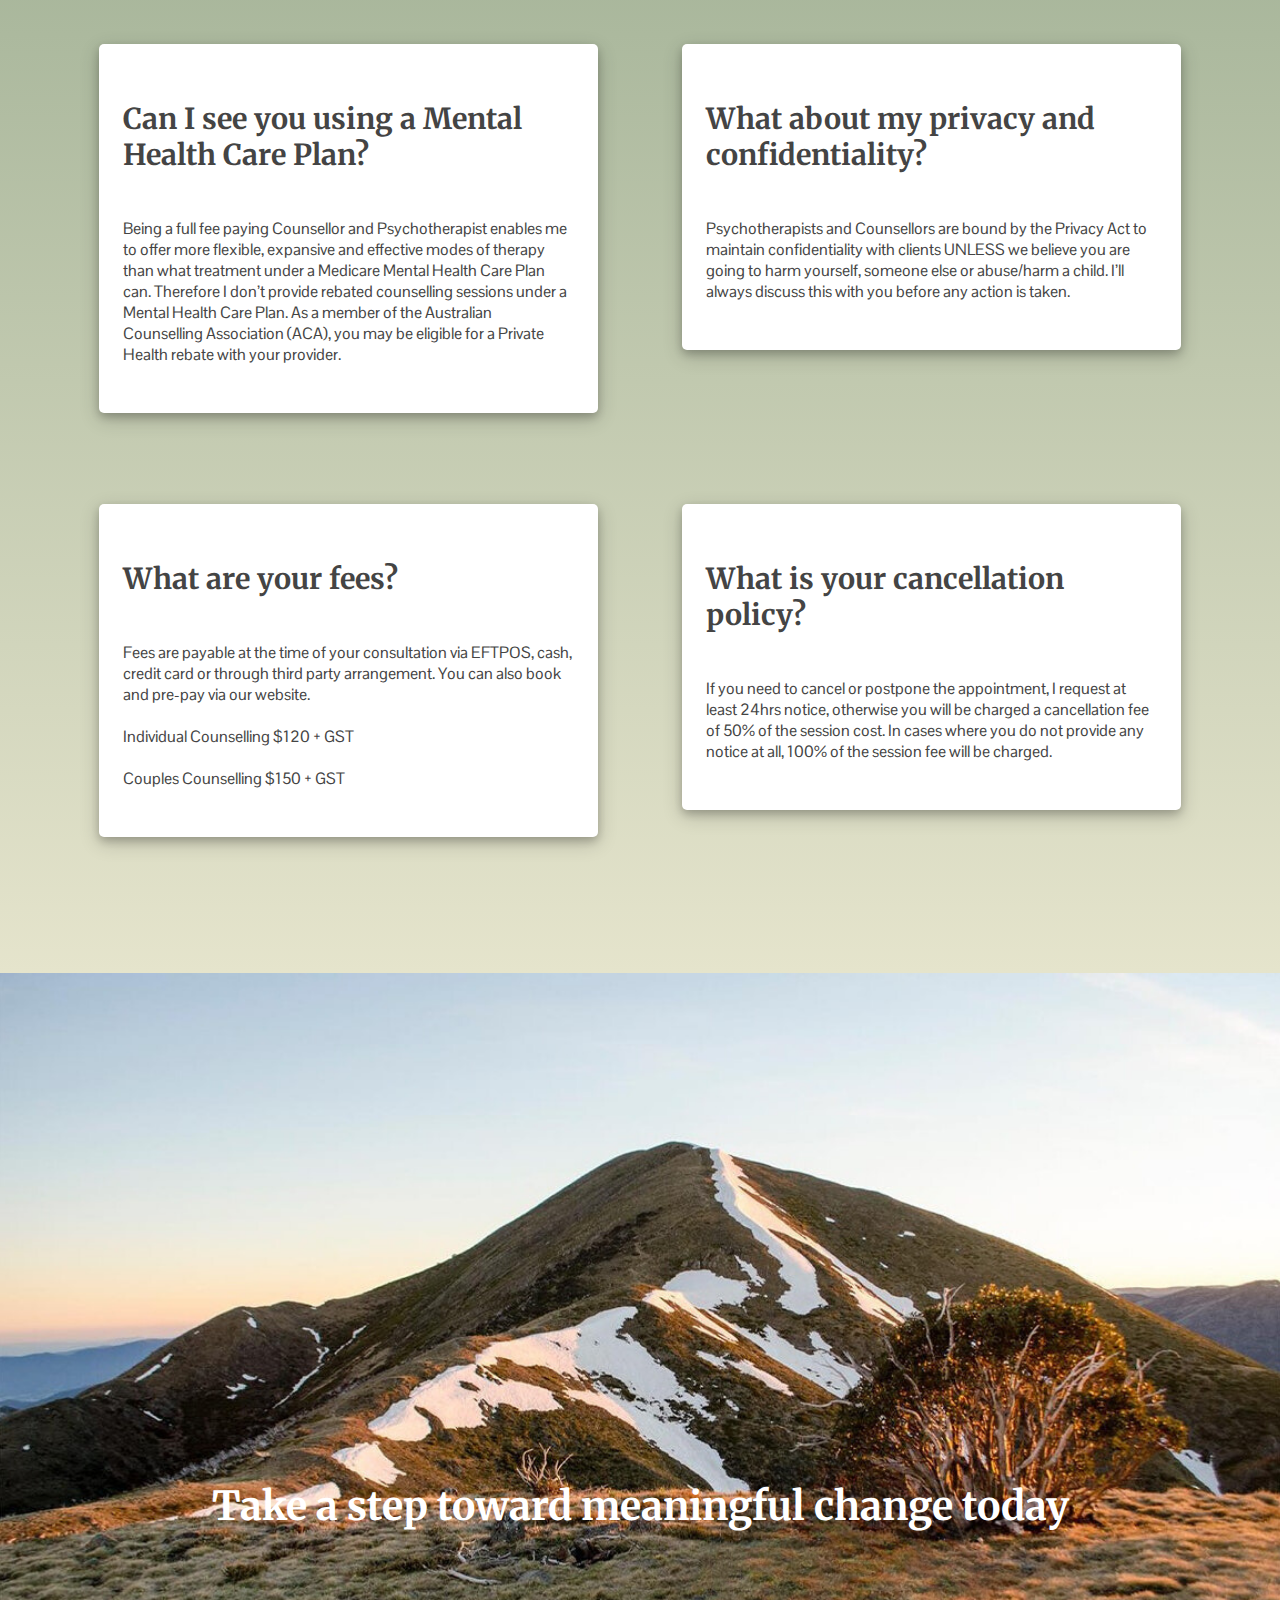
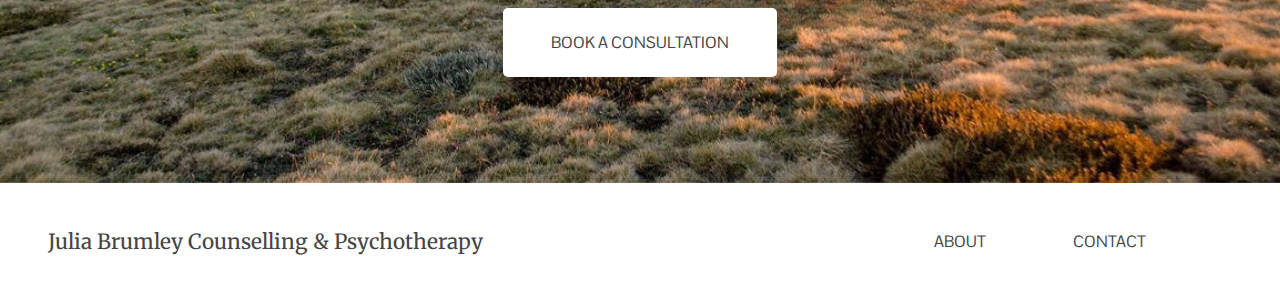
==== commit 8cafc2c6: "cc" ====
--- a/about.html
+++ b/about.html
@@ -33,14 +33,14 @@
                     <div class="line3"></div>
                 </div>
             </nav>
-            <h1>About</h1>
+            <h1 class="image">About</h1>
         </header>
         <main class="main">
             <div class="about">
                 <div class="h2-cont">
-                    <h2>How do you work with people?</h2>
+                    <h2 class="image">How do you work with people?</h2>
                 </div>
-                <div class="therapy"> 
+                <div class="therapy image"> 
                     <p>I was drawn to the realm of Counselling and Psychotherapy because of direct experience
                         with its impacts. It was compassionate and insightful Counselling and Psychotherapy that
                         proved to be the deep healing mechanism that enabled and guided my healing and growth,
@@ -71,9 +71,9 @@
             </div>
             <div class="about" id="about-approach">
                 <div class="h2-cont">
-                    <h2>Why do people come to counselling and therapy?</h2>
+                    <h2 class="image">Why do people come to counselling and therapy?</h2>
                 </div>    
-                <div class="therapy"> 
+                <div class="therapy image"> 
                     <p>Psychotherapy and counseling are therapeutic approaches aimed at helping individuals overcome emotional, psychological, and behavioral challenges. They provide a safe and confidential space for clients to explore their thoughts, feelings, and life experiences with the guidance of a trained professional, such as a psychotherapist or counselor.<br><br>
 
                     Psychotherapy involves in-depth discussions and exploration of the root causes of emotional distress, aiming to gain insight into one's thoughts and behaviors. It utilizes various evidence-based techniques tailored to the individual's needs to promote healing, personal growth, and positive change.</p>
@@ -87,9 +87,9 @@
             </div>
             <div class="about">
                 <div class="h2-cont">
-                    <h2>What kind of therapy do you practice?</h2>
+                    <h2 class="image">What kind of therapy do you practice?</h2>
                 </div> 
-                <div class="therapy">
+                <div class="therapy image">
                     <p>I am a therapist who practices an integrative approach, drawing from a diverse range of therapeutic modalities to tailor treatment to each individual's unique needs. My approach encompasses neo-analytic techniques that delve into unconscious processes, existential exploration to address questions of meaning and purpose, cognitive-behavioral therapy (CBT) for addressing thought patterns and behaviors, and humanistic principles that emphasize personal growth and self-actualization.<br><br>
                         I also incorporate person-centered methods to create a supportive and empathetic therapeutic relationship, as well as transactional analysis to examine interpersonal dynamics.</p>
 
@@ -154,8 +154,8 @@
 
             </section>
             <section class="quote">
-                <h2>Take a step toward meaningful change today</h2>
-                <a href="" class="book">book a consultation</a>
+                <h2 class="image">Take a step toward meaningful change today</h2>
+                <a href="" class="book image">book a consultation</a>
             </section>
         </main>
         <footer class="footer">			
--- a/resources/CSS/styles.css
+++ b/resources/CSS/styles.css
@@ -24,22 +24,17 @@
 	height: 95vh;
 	width: 100%;
 	overflow: hidden;
-    background-image: url(../images/julia5.png);
+    background-image: url(../images/julia5_200.jpg);
     background-repeat: no-repeat;
 	background-size: cover;
 	background-position: center;
 }
 #about-header {
-    background-image: url(../images/ocean4.jpg);
-}
-#services-header {
-    background-image: url(../images/stones.jpg);
-}
-#team-header {
-    background-image: url(../images/plant.jpg);
-}
+    background-image: url(../images/ocean4-small.jpg);
+}
+
 #contact-header {
-    background-image: url(../images/stones.jpg);
+    background-image: url(../images/stones-small.jpg);
 }
 
 /* nav styling */
@@ -603,6 +598,8 @@
     }
 }
 
+
+
 @media only screen and (orientation: landscape) and (min-height: 601px) {
 
     section {
@@ -611,17 +608,44 @@
     .text-box {
         max-width: 75%;
     }
-
-  }
+  }
+
+ @media only screen and  (orientation: landscape) and (max-height: 600px) {
+
+    #header {
+        background-size: contain;
+        background-color: #BAC7A7;
+    }
+    section {
+        height: 130vh;
+    }
+    .text-box {
+        max-width: 75%;
+    }
+    .service-cont {
+        align-items: center;
+    }
+    .service-card {
+        max-width: 70%;
+    }
+  } 
+
+
+  /* PORTRAIT  */
+
 
 @media screen and (max-width: 930px) {
     .about {
         flex-direction: column;
     }
-
 }
 
 @media screen and (max-width: 768px) {
+
+    
+    /* GENERAL & INDEX */
+
+
     header {
         height: 100vh;
     }
@@ -690,15 +714,74 @@
         height: 70vh;
     }
 
+
+    /* ABOUT SPECIFIC */
+    
+    
+    .about {
+        height: fit-content;
+    }
+    .therapy {
+        flex-direction: column;
+    }
+    .therapy p{
+        max-width: 90%;
+    }
+    .faq{
+        height: fit-content;
+    }
+    .card-cont{
+        flex-direction: column;
+        align-items: center;
+    }
+    .q-card{
+        width: 80%;
+        margin:3vh 0;
+    }
+    #team-main{
+        flex-direction: column;
+        align-items: center;
+    }
+    .portrait {
+        margin-bottom: 10vh;
+    }
+    .team-qualifications {
+        max-width: 100%;
+    }
+
+    /* CONTACT SPECIFIC */
+
+    .contact-main {
+        padding: 2rem;
+    }
+
+    .contact-container{
+        flex-direction: column;
+        align-items: center;
+
+    }
+    .contact-text {
+        padding: 5rem 1rem;
+        width:90%;
+        min-height: 40vh;
+    }
+    .contact-container h2 {
+        padding-top: 5rem;
+    }
     .portrait-container {
         width: 55%;
         padding: 0 0 4rem;
     }
+    .contact-footer{
+        height: 25vh;
+    }
+
+
+    /* FOOTER */
+
+
     footer {
         height:25vh;
-    }
-    .contact-footer{
-        height: 25vh;
     }
     .footer-nav {
         height: 25vh;
@@ -718,103 +801,40 @@
     footer a {
         font-size: 0.85rem;
     }
-    .f-li a {
-        padding: 0.8rem 2rem;
-        border: 1px solid #444;
-        border-radius: 5px;
-    }
-    .f-li a:hover {
-        background-color: blanchedalmond;
-    }
-
-    @media only screen and (max-width: 500px) {
+}
+
+
+@media only screen and (max-width: 500px) {
         
-        .service-card {
-            max-width: 95%;
-        }
-    }
-    
-    
-  @media only screen and  (orientation: landscape) and (max-height: 600px) {
-
-    #header {
-        background-size: contain;
-        background-color: #BAC7A7;
-    }
-    section {
-        height: 130vh;
-    }
-    .text-box {
-        max-width: 75%;
-    }
-    .service-cont {
-        align-items: center;
-    }
     .service-card {
-        max-width: 70%;
-    }
-
-  }  
-
-    /* ABOUT SPECIFIC */
-    
-    
-    .about {
-        height: fit-content;
-    }
-    .therapy {
-        flex-direction: column;
-    }
-    .therapy p{
-        max-width: 90%;
-    }
-    .faq{
-        height: fit-content;
-    }
-    .card-cont{
-        flex-direction: column;
-        align-items: center;
-    }
-    .q-card{
-        width: 80%;
-        margin:3vh 0;
-    }
-    #team-main{
-        flex-direction: column;
-        align-items: center;
-    }
-    .portrait {
-        margin-bottom: 10vh;
-    }
-    .team-qualifications {
-        max-width: 100%;
-    }
-
-
-    /* CONTACT SPECIFIC */
-
-
-    .contact-container{
-        flex-direction: column;
-        align-items: center;
-
+        max-width: 95%;
+    }
+
+    .contact-main {
+        padding: 1rem;
     }
     .contact-text {
-        width:90%;
-        min-height: 40vh;
-    }
-    .contact-container h2 {
-        padding-top: 5rem;
-    }
-
-}
-
-
+        padding: 3rem 1rem;
+    }
+    .portrait-container {
+        width: 65%;
+    }
+}    
+
+@media only screen and (orientation: landscape) and (max-height: 500px) {
+
+    footer {
+        height: 35vh;
+    }
+    .contact-footer {
+        height: 35vh;
+    }
+}
 
 
 @keyframes enter-animation {
     0% {
-      transform: translateY(150px);
+      transform: translateY(120px);
       opacity: 0;
     }
     100% {
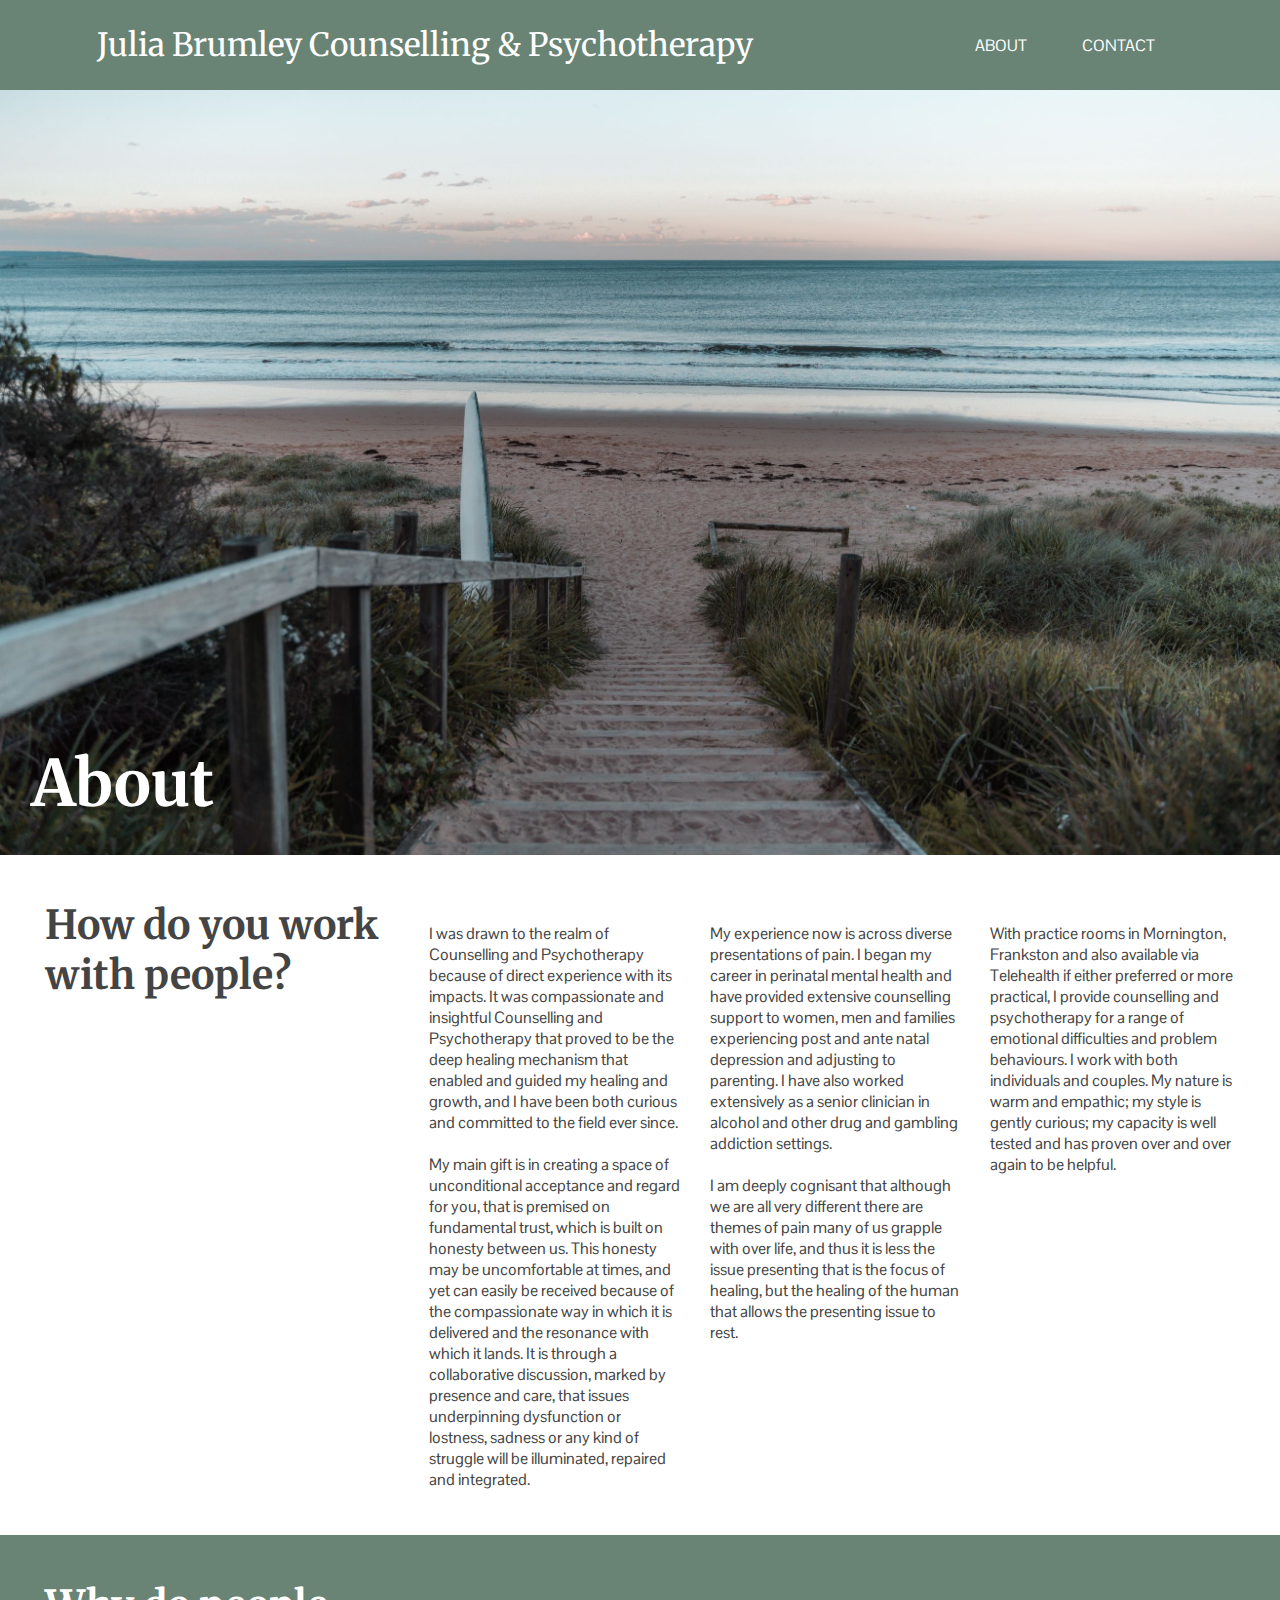
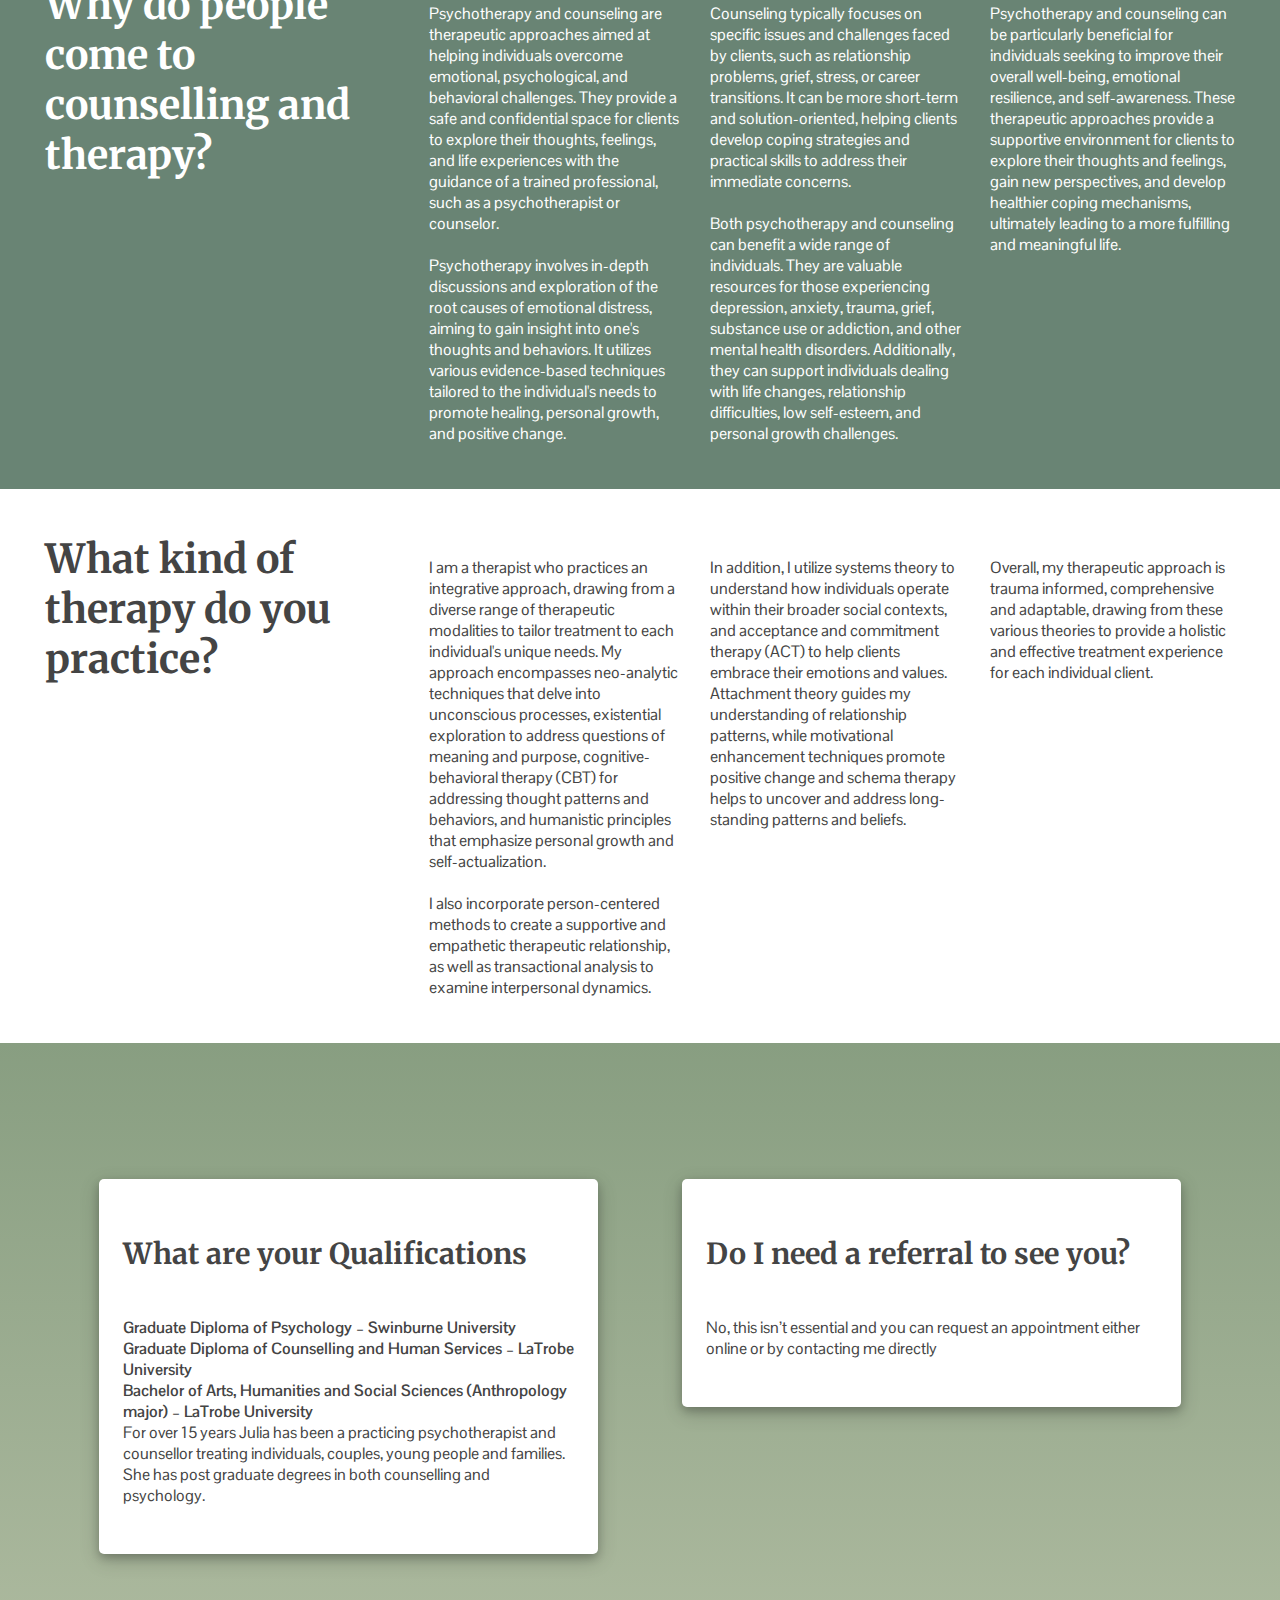
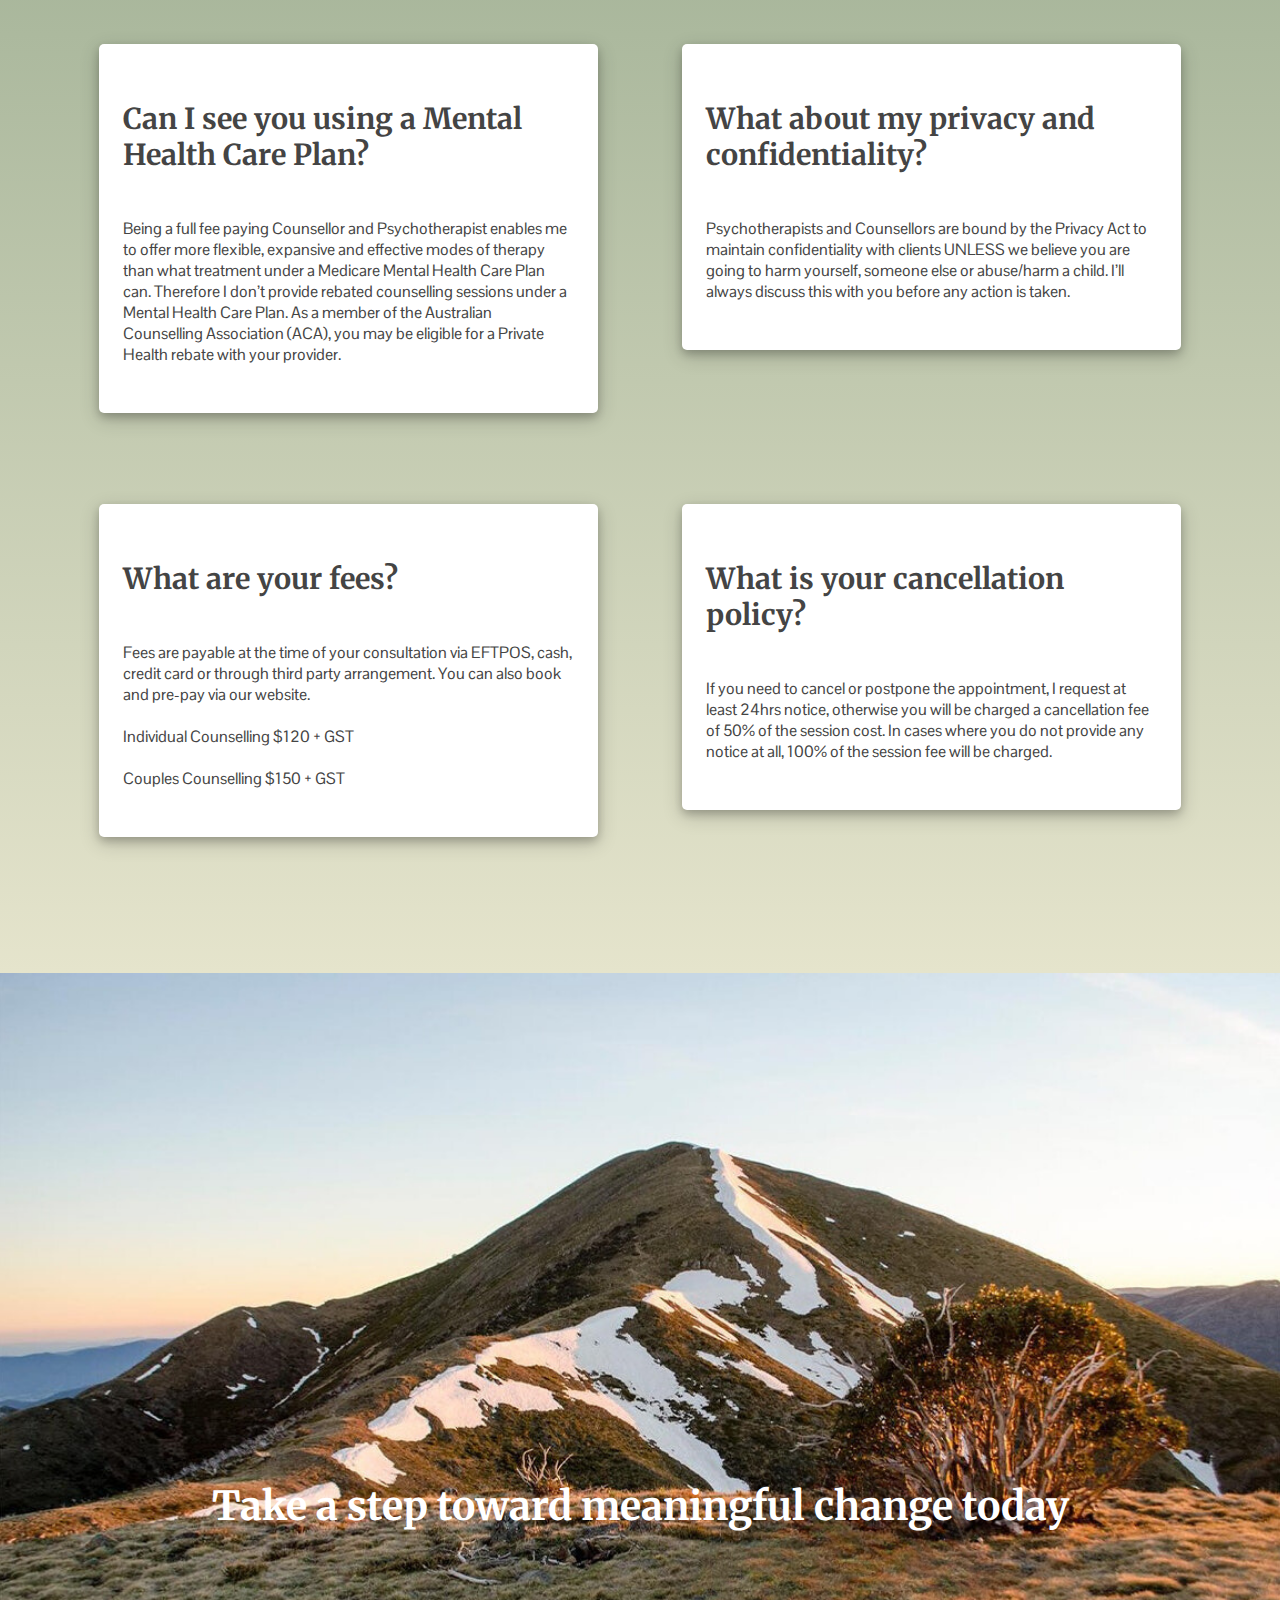
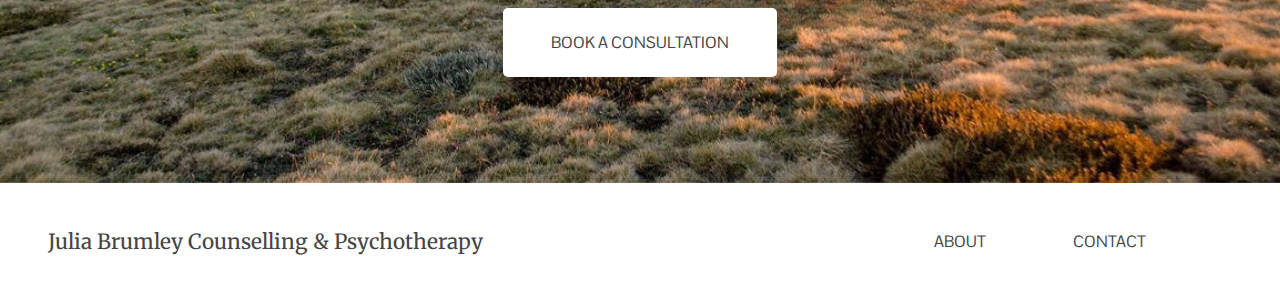
==== commit 3217012d: "c" ====
--- a/about.html
+++ b/about.html
@@ -61,7 +61,7 @@
                         of us grapple with over life, and thus it is less the issue presenting that is the focus of
                         healing, but the healing of the human that allows the presenting issue to rest.</p>
 
-                    <p>With practice rooms in Blairgowrie, and also available via Telehealth if either preferred or
+                    <p>With practice rooms in Mornington, Frankston and also available via Telehealth if either preferred or
                         more practical, I provide counselling and psychotherapy for a range of emotional difficulties
                         and problem behaviours. I work with both individuals and couples. My nature is warm and 
                         empathic; my style is gently curious; my capacity is well tested and has proven over and
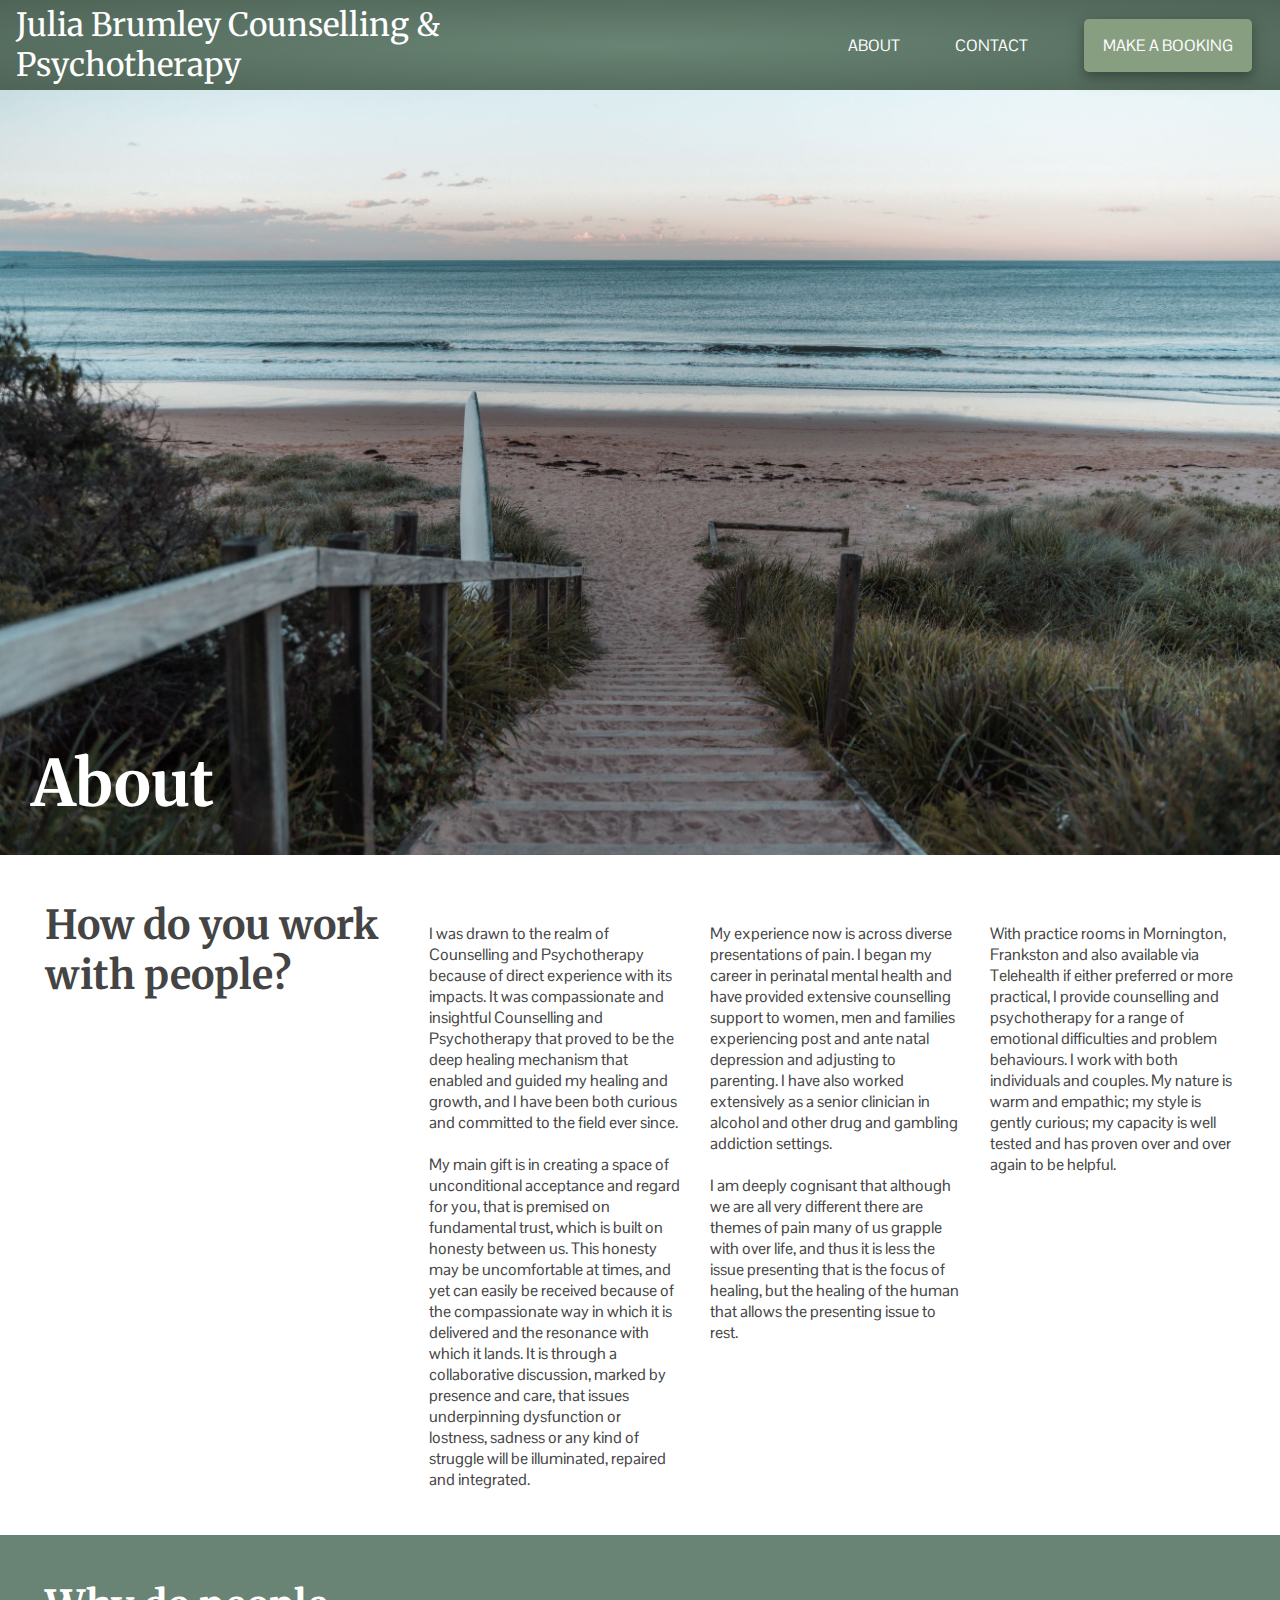
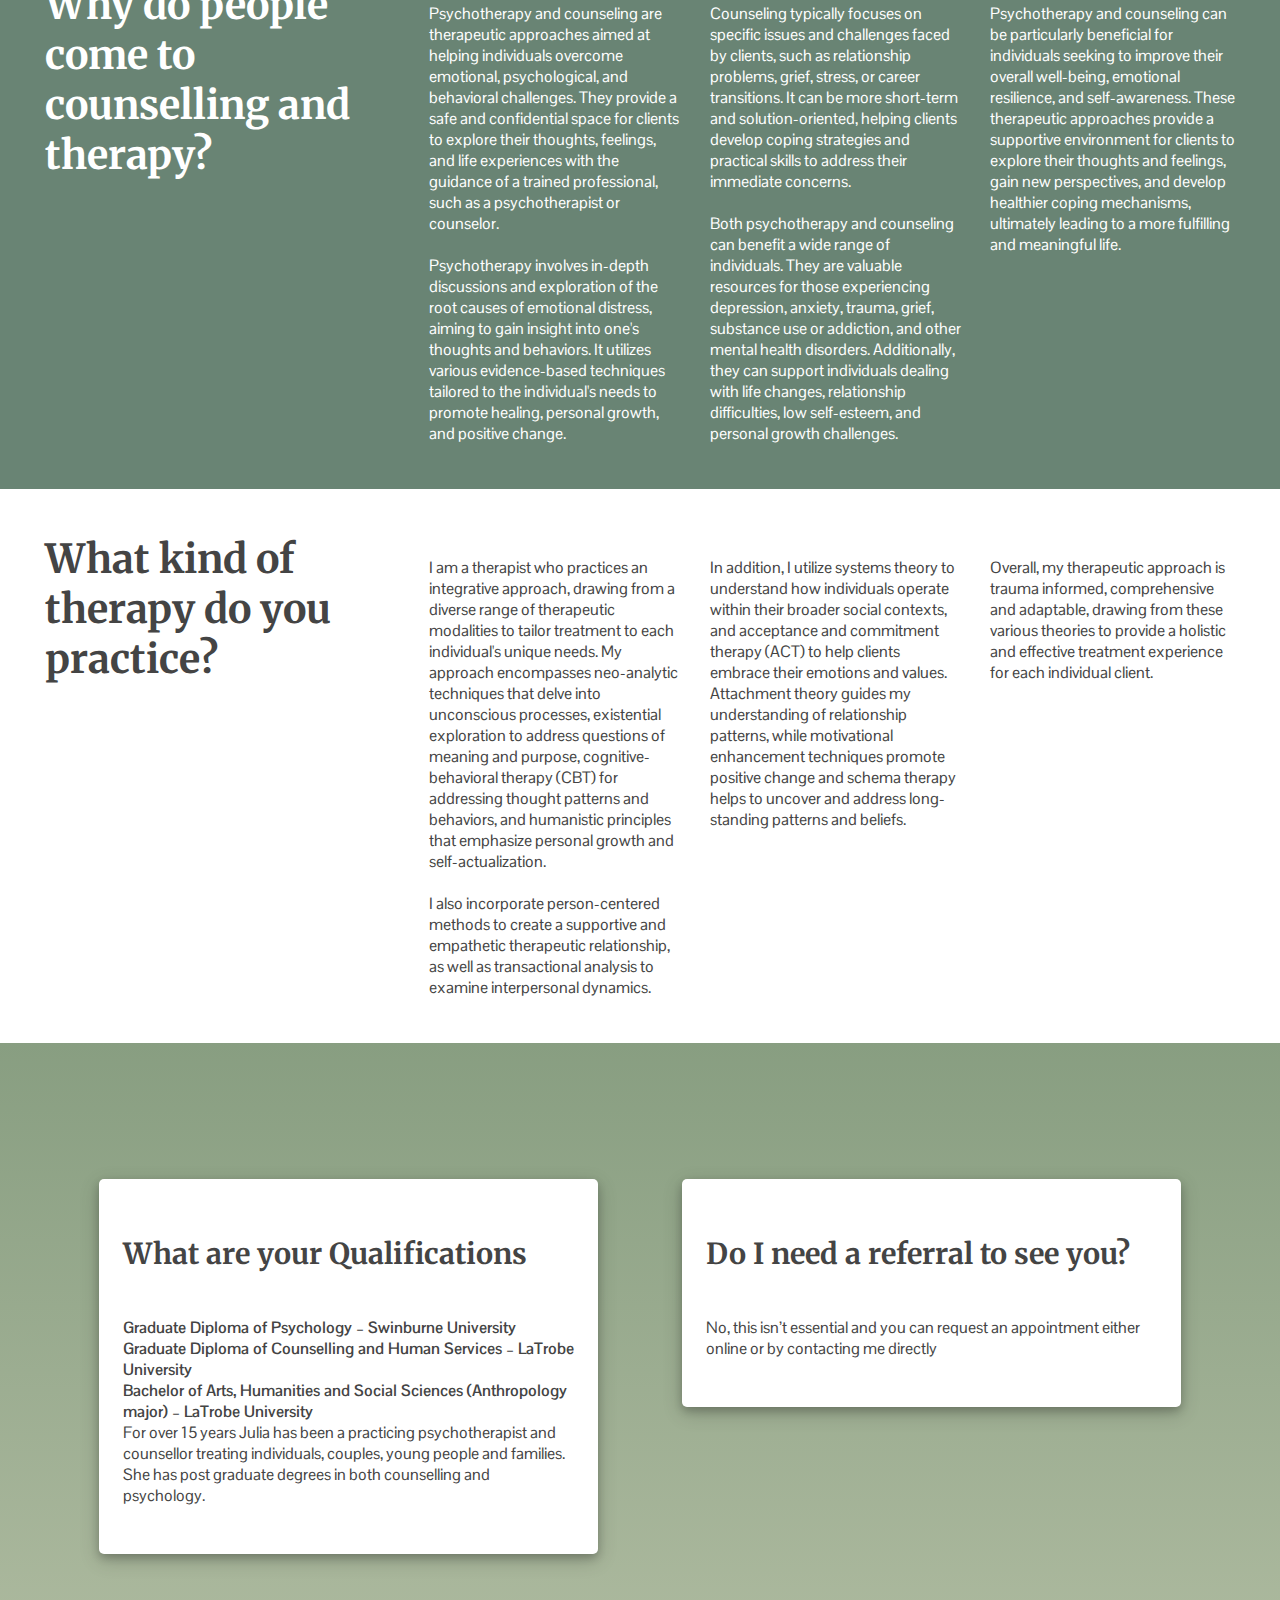
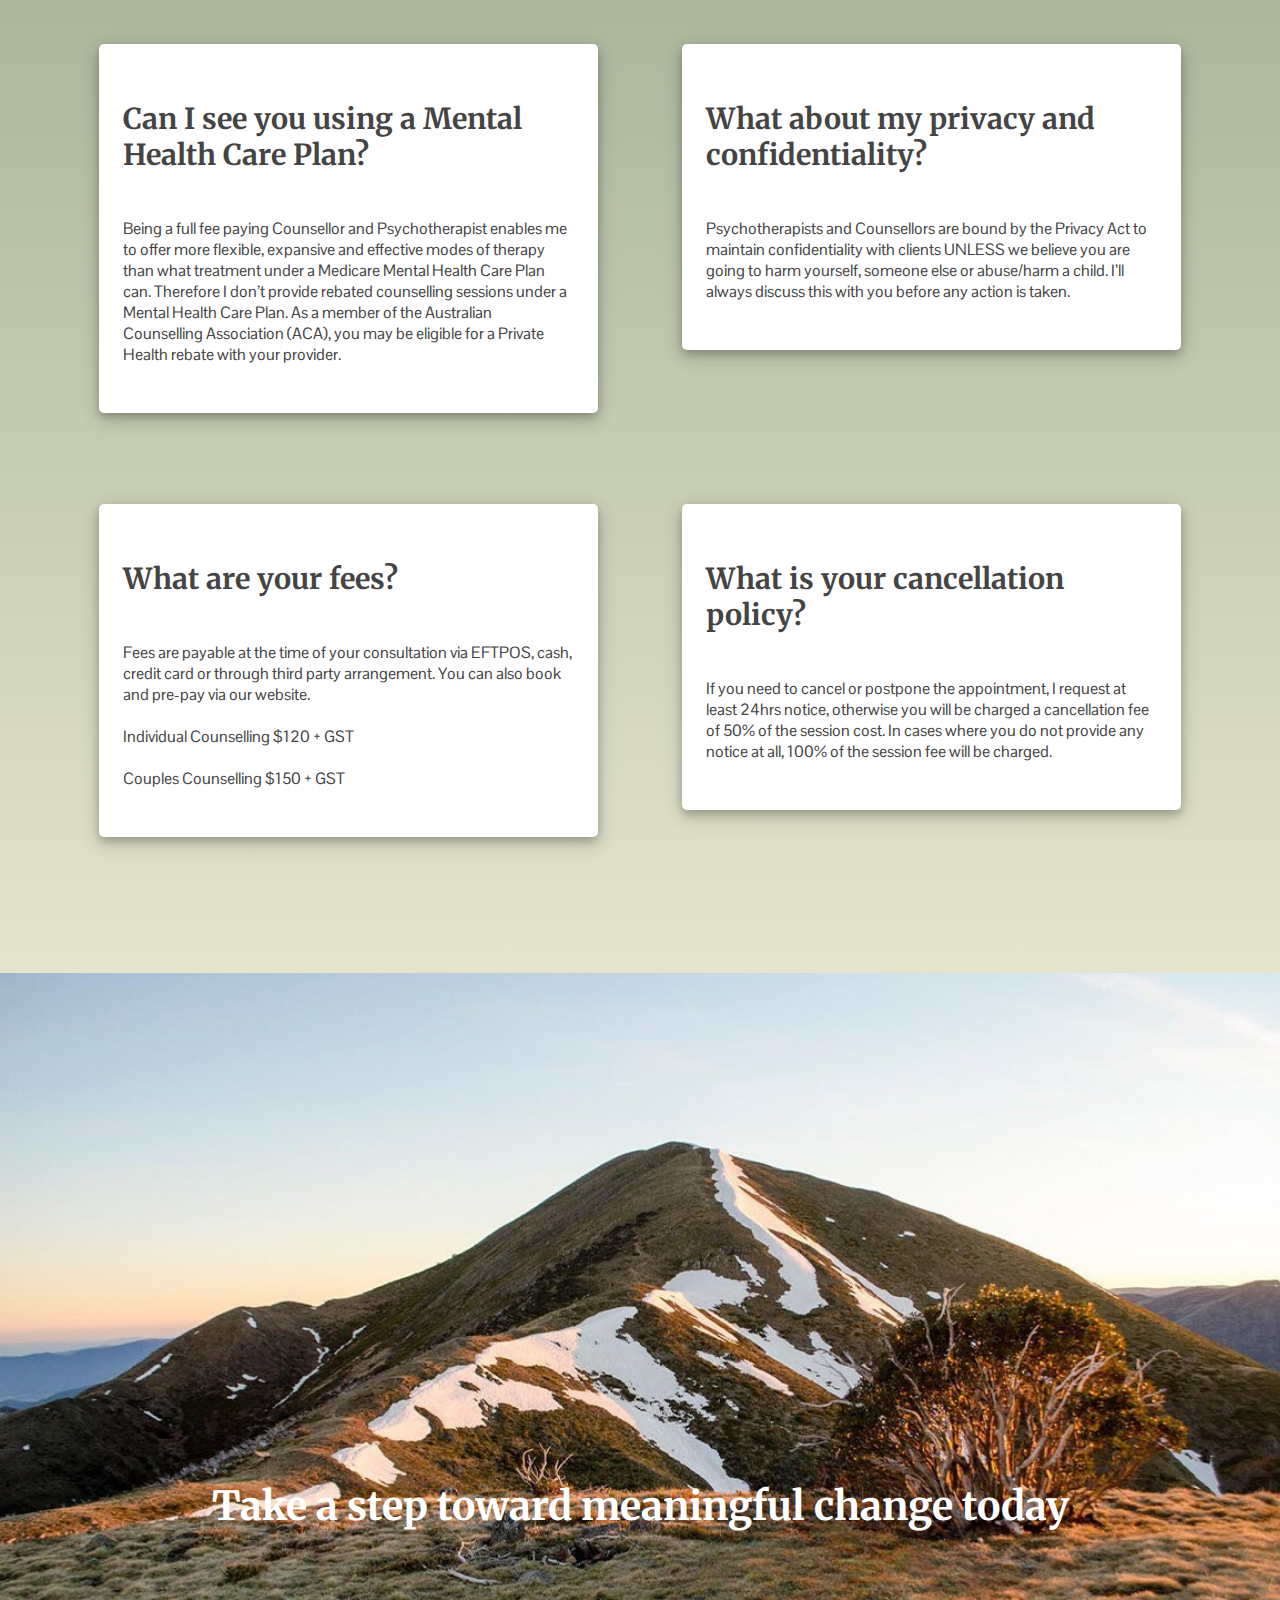
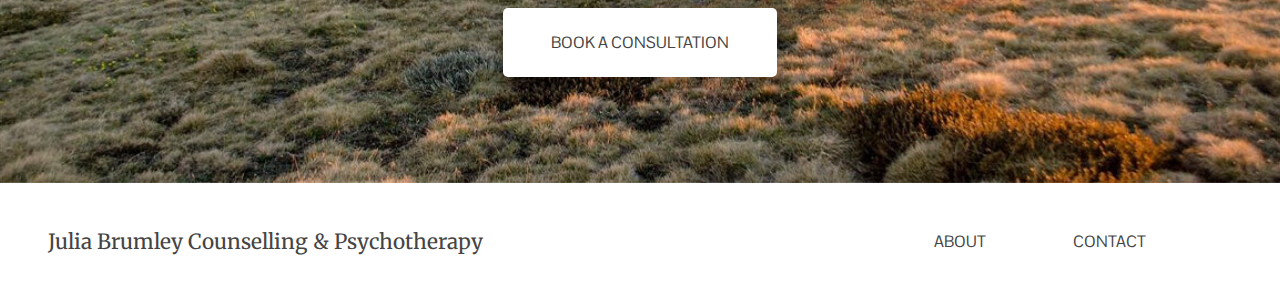
==== commit 0623a8c9: "cc" ====
--- a/about.html
+++ b/about.html
@@ -23,9 +23,8 @@
                 </div>	
                 <ul class="nav-links">
                     <li><a href="./about.html">About</a></li>
-                    <!-- <li><a href="./services.html">Services</a></li>
-                    <li><a href="./team.html">Team</a></li>				 -->
                     <li><a href="./contact.html">Contact</a></li>
+                    <li><a href="https://squareup.com/appointments/book/kt3gq66cddsoow/LNDW07JFC6YYN/start" target="_blank" id="nav-button">make a booking</a></li>
                 </ul>
                 <div class="burger">
                     <div class="line1"></div>
@@ -33,14 +32,14 @@
                     <div class="line3"></div>
                 </div>
             </nav>
-            <h1 class="image">About</h1>
+            <h1 class="animate">About</h1>
         </header>
         <main class="main">
             <div class="about">
                 <div class="h2-cont">
-                    <h2 class="image">How do you work with people?</h2>
+                    <h2 class="animate">How do you work with people?</h2>
                 </div>
-                <div class="therapy image"> 
+                <div class="therapy animate"> 
                     <p>I was drawn to the realm of Counselling and Psychotherapy because of direct experience
                         with its impacts. It was compassionate and insightful Counselling and Psychotherapy that
                         proved to be the deep healing mechanism that enabled and guided my healing and growth,
@@ -71,9 +70,9 @@
             </div>
             <div class="about" id="about-approach">
                 <div class="h2-cont">
-                    <h2 class="image">Why do people come to counselling and therapy?</h2>
+                    <h2 class="animate">Why do people come to counselling and therapy?</h2>
                 </div>    
-                <div class="therapy image"> 
+                <div class="therapy animate"> 
                     <p>Psychotherapy and counseling are therapeutic approaches aimed at helping individuals overcome emotional, psychological, and behavioral challenges. They provide a safe and confidential space for clients to explore their thoughts, feelings, and life experiences with the guidance of a trained professional, such as a psychotherapist or counselor.<br><br>
 
                     Psychotherapy involves in-depth discussions and exploration of the root causes of emotional distress, aiming to gain insight into one's thoughts and behaviors. It utilizes various evidence-based techniques tailored to the individual's needs to promote healing, personal growth, and positive change.</p>
@@ -87,9 +86,9 @@
             </div>
             <div class="about">
                 <div class="h2-cont">
-                    <h2 class="image">What kind of therapy do you practice?</h2>
+                    <h2 class="animate">What kind of therapy do you practice?</h2>
                 </div> 
-                <div class="therapy image">
+                <div class="therapy animate">
                     <p>I am a therapist who practices an integrative approach, drawing from a diverse range of therapeutic modalities to tailor treatment to each individual's unique needs. My approach encompasses neo-analytic techniques that delve into unconscious processes, existential exploration to address questions of meaning and purpose, cognitive-behavioral therapy (CBT) for addressing thought patterns and behaviors, and humanistic principles that emphasize personal growth and self-actualization.<br><br>
                         I also incorporate person-centered methods to create a supportive and empathetic therapeutic relationship, as well as transactional analysis to examine interpersonal dynamics.</p>
 
@@ -102,7 +101,7 @@
             <section class="faq">
                 <div class="faq-cont">
                     <div class="card-cont">
-                        <div class="q-card image">
+                        <div class="q-card animate">
                             <h2>What are your Qualifications</h2>
                             <h4>Graduate Diploma of Psychology – Swinburne University <br>
                                 Graduate Diploma of Counselling and Human Services – LaTrobe University <br>
@@ -112,13 +111,13 @@
                                 counselling and psychology.
                             </p>
                         </div>
-                        <div class="q-card image">
+                        <div class="q-card animate">
                             <h2>Do I need a referral to see you?</h2>
                             <p>No, this isn’t essential and you can request an appointment either online or by contacting me directly</p>
                         </div>    
                     </div>
                     <div class="card-cont">
-                        <div class="q-card image">
+                        <div class="q-card animate">
                             <h2>Can I see you using a Mental Health Care Plan?</h2>
                             <p>Being a full fee paying Counsellor and Psychotherapist enables me to offer more flexible, 
                                 expansive and effective modes of therapy than what treatment under a Medicare Mental Health Care Plan can. 
@@ -126,7 +125,7 @@
                                 As a member of the Australian Counselling Association (ACA), 
                                 you may be eligible for a Private Health rebate with your provider.</p>
                         </div>
-                        <div class="q-card image">
+                        <div class="q-card animate">
                             <h2>What about my privacy and confidentiality?</h2>
                             <p>Psychotherapists and Counsellors are bound by the Privacy Act to maintain confidentiality with clients UNLESS we believe you are going to harm yourself, 
                                 someone else or abuse/harm a child. 
@@ -134,7 +133,7 @@
                         </div>
                     </div>
                     <div class="card-cont">   
-                        <div class="q-card image">
+                        <div class="q-card animate">
                             <h2>What are your fees?</h2>
                             <p>Fees are payable at the time of your consultation via  EFTPOS, cash, credit card or through third party arrangement.  You can also book and pre-pay via our website.<br><br>
 
@@ -142,7 +141,7 @@
                                 
                                 Couples Counselling $150 + GST</p>
                         </div>
-                        <div class="q-card image">
+                        <div class="q-card animate">
                             <h2>What is your cancellation policy?</h2>
                             <p>If you need to cancel or postpone the appointment,  I request at least 24hrs notice, 
                                 otherwise you will be charged a cancellation fee of 50% of the session cost. 
@@ -154,8 +153,8 @@
 
             </section>
             <section class="quote">
-                <h2 class="image">Take a step toward meaningful change today</h2>
-                <a href="" class="book image">book a consultation</a>
+                <h2 class="animate">Take a step toward meaningful change today</h2>
+                <a href="" class="book animate">book a consultation</a>
             </section>
         </main>
         <footer class="footer">			
--- a/resources/CSS/styles.css
+++ b/resources/CSS/styles.css
@@ -46,11 +46,14 @@
 	align-items: center;
 	position: relative;
 	z-index: 1;
-    background-color: #698474;
-}
-
-.nav ul {
+    background: radial-gradient(#698474, #4e6456);
+    padding-left: 1rem;
+}
+
+.nav-links {
 	display: flex;
+    justify-content: flex-end;
+    width: 50%;
 	list-style-type: none;
 	margin: 0;
 	padding: 0;
@@ -62,16 +65,33 @@
 	border-radius: 5px;
 }
 
+#nav-button {
+    background-color: #889E81;
+    color:#fff;
+    padding: 1rem 1.2rem;
+    box-shadow: 0 4px 8px 0 rgba(0, 0, 0, 0.2), 0 6px 20px 0 rgba(0, 0, 0, 0.19);
+    border-radius: 5px;
+    transition: background-color 0.3s ease-in-out;
+}
+#nav-button:hover {
+    background-color: blanchedalmond;
+    color:#444;
+
+
+}
 .nav-links a {
 	color:#fff;
 	text-decoration: none;
 	font-size: 1rem;
 	text-transform: uppercase;
+    transition: color 0.3s ease-in-out;
 }
 
 .nav-links a:hover {
 	color: blanchedalmond;
 }
+
+
 
 #title {
     font-family: 'Merriweather', serif; 
@@ -147,20 +167,26 @@
     color:#fff;
     padding: 1.5rem 3rem;
     border-radius: 5px;
+    box-shadow: 0 4px 8px 0 rgba(0, 0, 0, 0.2), 0 6px 20px 0 rgba(0, 0, 0, 0.19);
+    transition: transform 0.3s ease-in-out, background-color 0.3s ease-in-out;
 }
 .button:hover {
     background-color: blanchedalmond;
-    color:#444
+    color:#444;
+    transform: scale(1.05);
 }
 .book {
     background: #fff;
     color:#444;
     padding: 1.5rem 3rem;
     border-radius: 5px;
+    box-shadow: 0 4px 8px 0 rgba(0, 0, 0, 0.2), 0 6px 20px 0 rgba(0, 0, 0, 0.19);
+    transition: transform 0.3s ease-in-out, background-color 0.3s ease-in-out;
 }
 .book:hover {
     background-color:  blanchedalmond;
-    color:#444
+    color:#444;
+    transform: scale(1.05);
 }
 .approach {
     color: #444;
@@ -306,34 +332,11 @@
 }
 
 
-/* TEAM specific styles */
-/* 
-
-#team-main {
-    display:flex;
-    flex-direction: row;
-    align-items: baseline;
-    padding: 5vh;
-    height:fit-content;
-    margin-bottom: 10vh;
-}
-#team-main img{
-    border-radius: 15rem;
-    max-width: 100%;
-}
-.team-qualifications {
-    max-width: 60%;
-    padding-left: 5vh;
-}
-.team-qualifications h2, h4{
-    margin: 0 0 2rem 0;
-}
-.team-qualifications p {
-    max-width: 90%;
-} */
-
 
 /* CONTACT STYLES */
+
+
+
 
 .contact-main{
     display: flex;
@@ -373,6 +376,17 @@
     text-decoration: none;
     color:#444;
 }
+
+#contact-book {
+    width:fit-content;
+    background-color: #698474;
+    color:#fff;
+}
+#contact-book:hover {
+    background-color: blanchedalmond;
+    color:#444;
+}
+
 .portrait-container {
     display:flex;
     flex-direction: column;
@@ -408,7 +422,7 @@
 }
 .contact-footer{
     height: 13vh;
-    background-color: #698474;
+    background: radial-gradient(#698474, #4e6456);
 }
 .contact-footer nav {
     color:#fff;
@@ -474,7 +488,9 @@
         height: 100vh;
     }
     main {
-        background-color: oldlace;
+        background-image: url(../images/linnen.jpg);
+        background-size: contain;
+        background-repeat: repeat;
         display: flex;
         flex-direction: column;
         align-items: center;
@@ -513,7 +529,7 @@
         flex-direction: column;
         align-items: center;
 		justify-content: space-evenly;
-        width: 30%;
+        width: 35%;
         transform: translateX(100%);
         transition: transform 0.5s ease-in;
 		z-index: 2;
@@ -834,7 +850,7 @@
 
 @keyframes enter-animation {
     0% {
-      transform: translateY(120px);
+      transform: translateY(100px);
       opacity: 0;
     }
     100% {
@@ -843,7 +859,7 @@
     }
   }
   @media (prefers-reduced-motion: no-preference) {
-    .image-animation {
+    .scroll-animation {
       animation: enter-animation 1.2s 1;
     }
   }
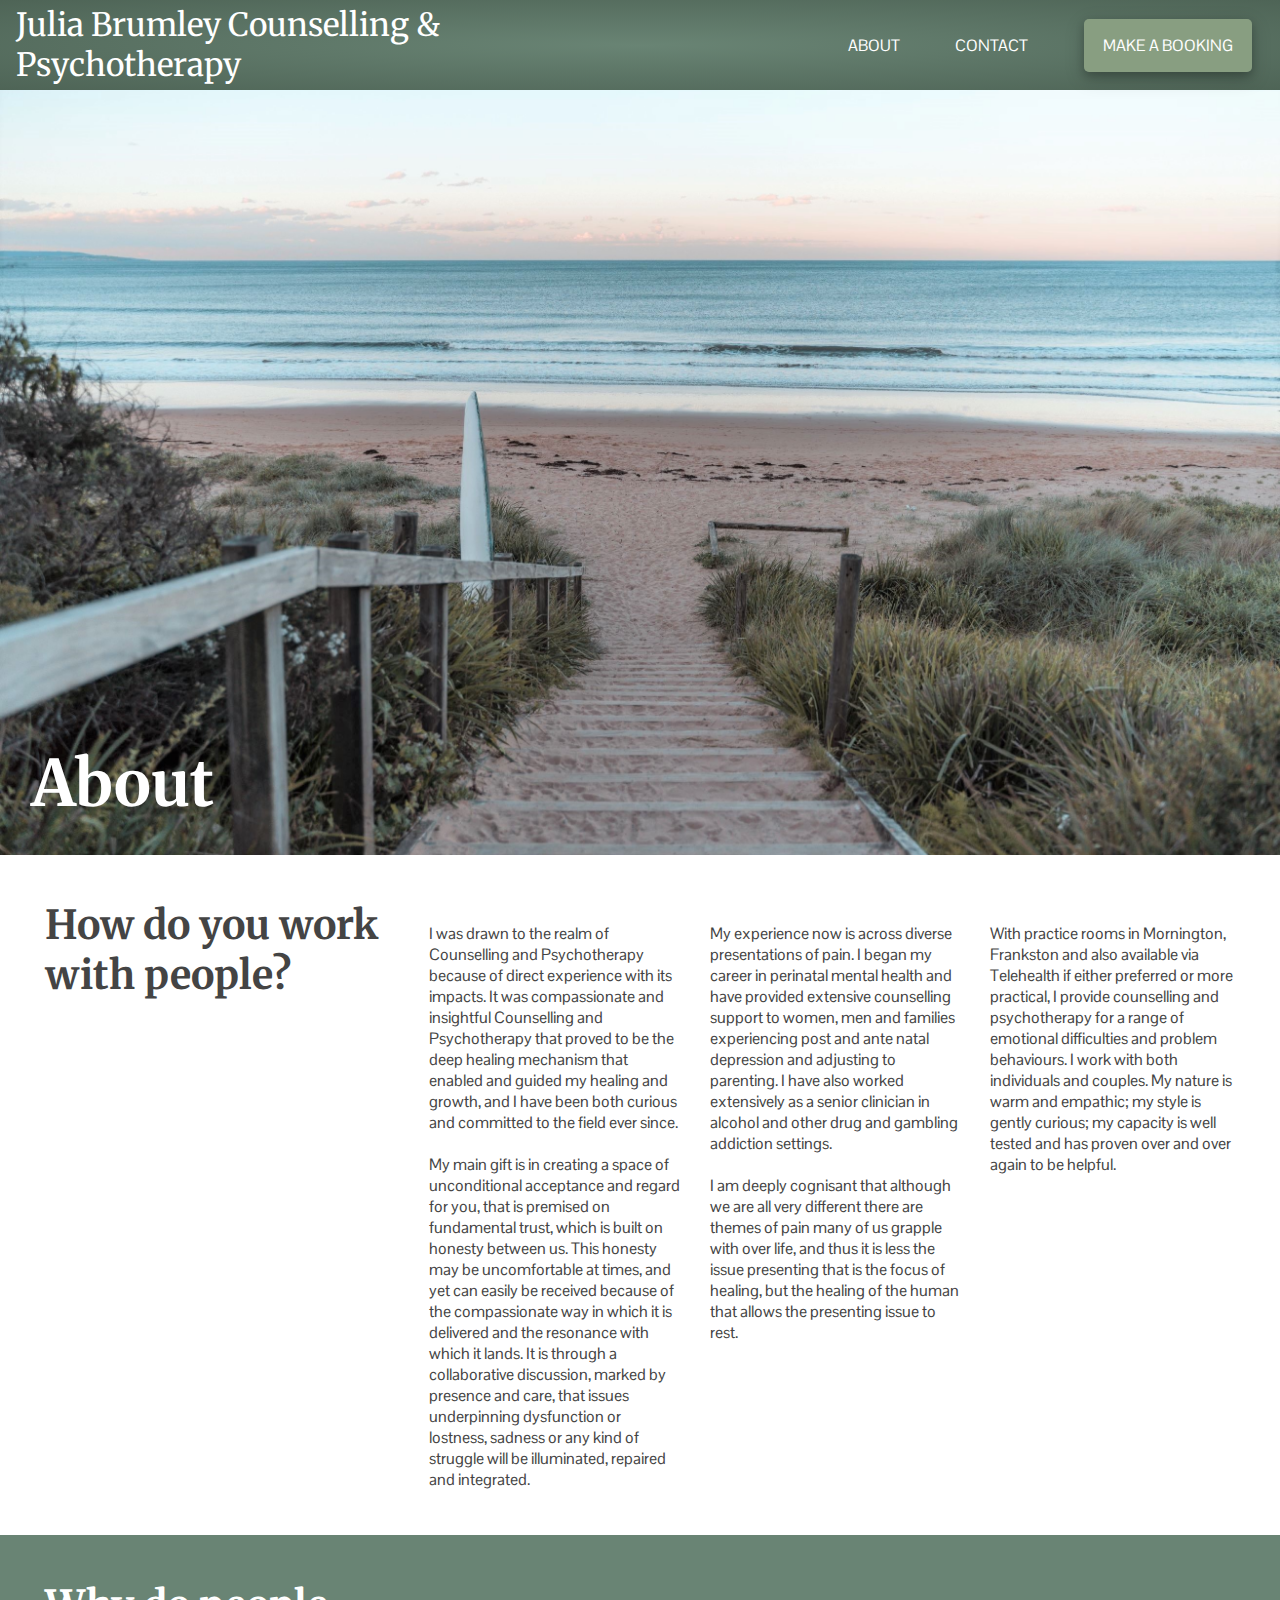
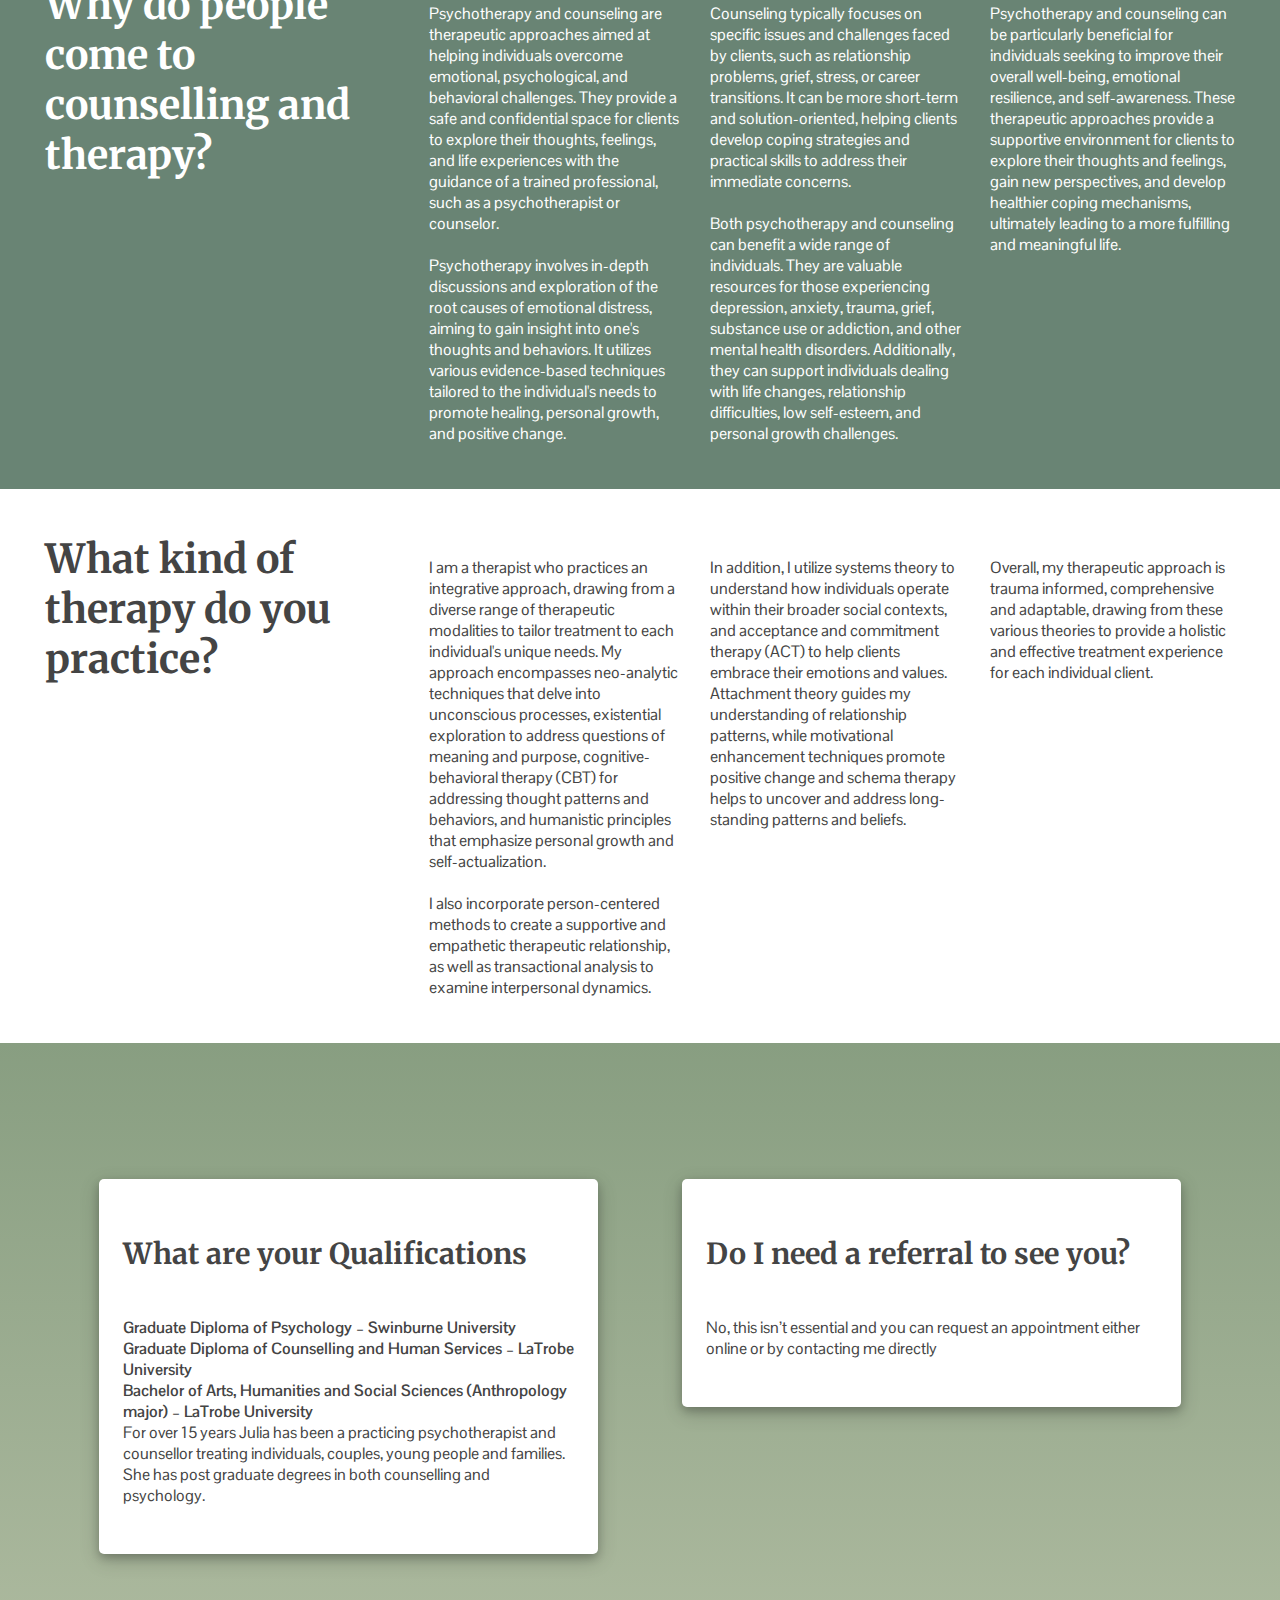
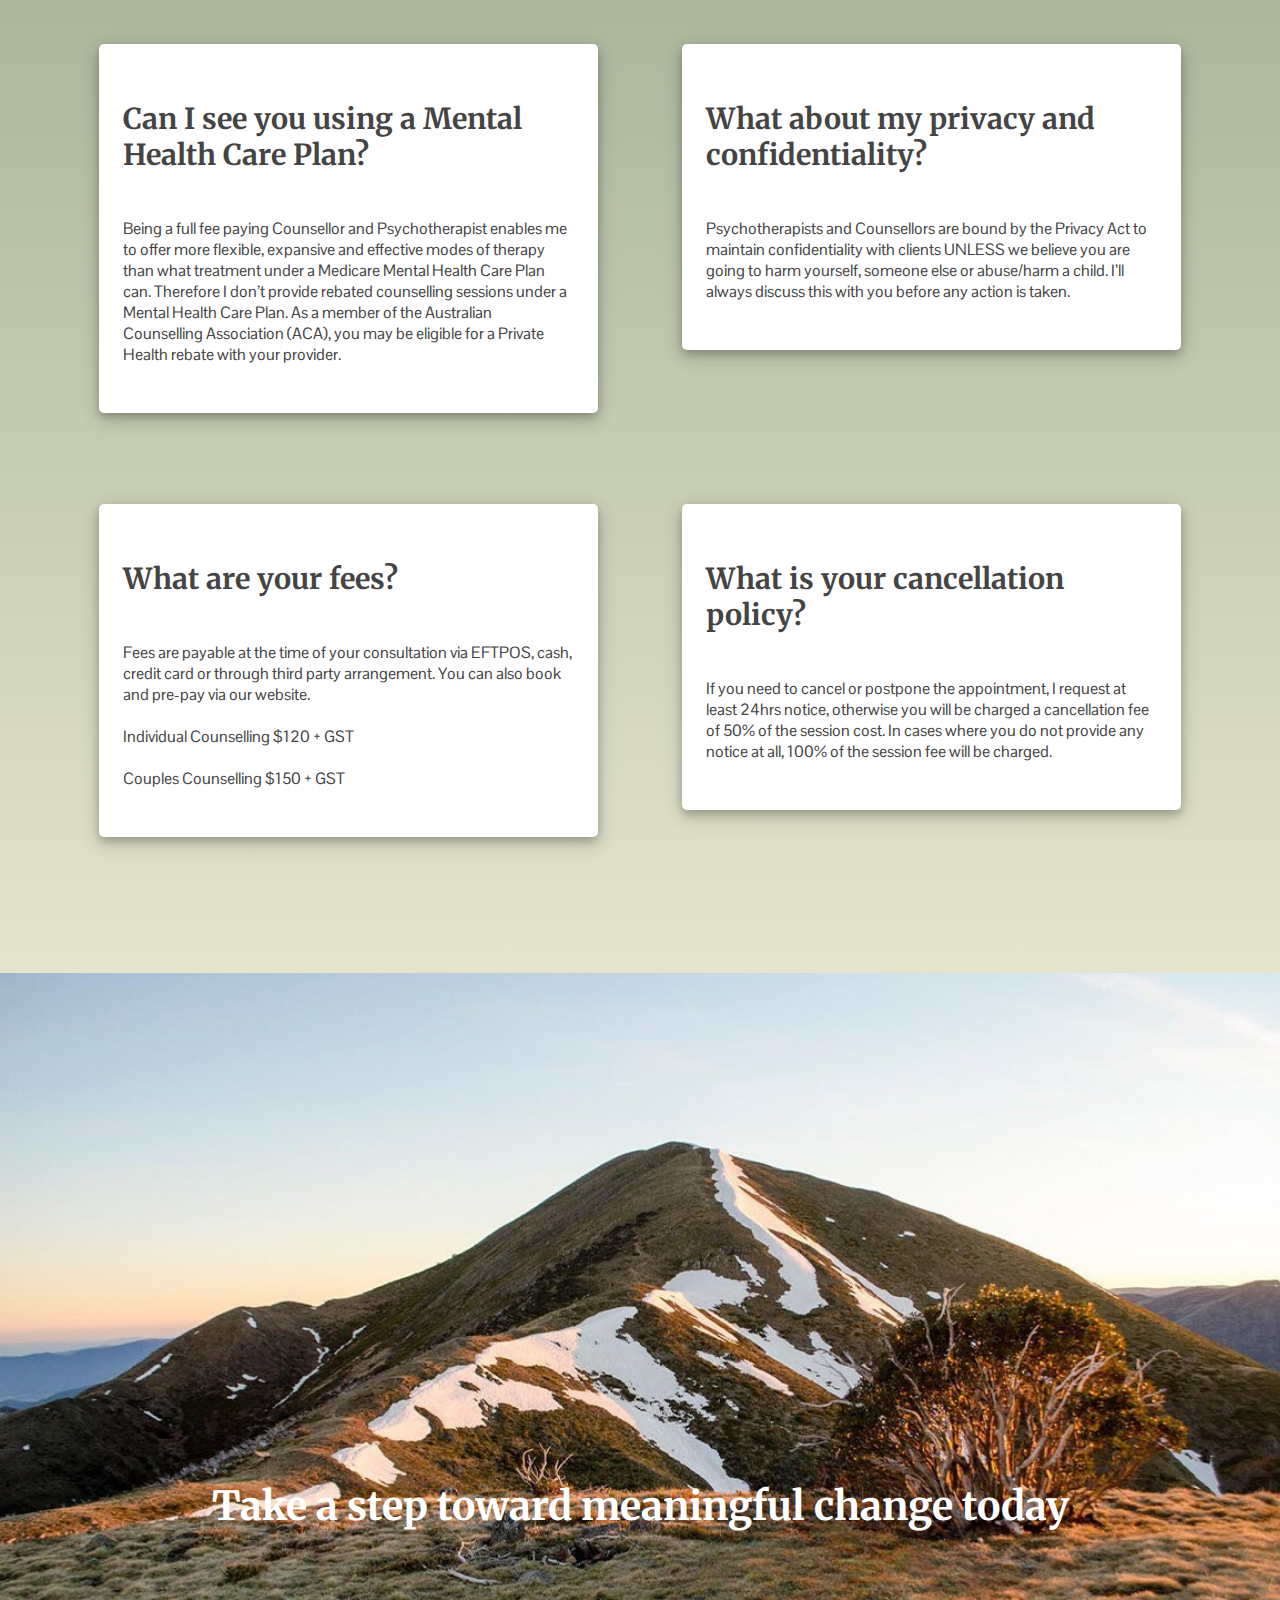
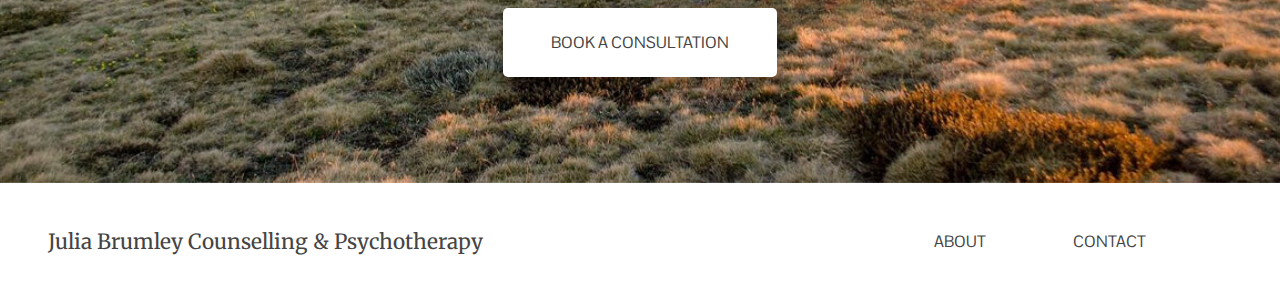
==== commit e1565672: "c" ====
--- a/about.html
+++ b/about.html
@@ -9,7 +9,6 @@
         <link rel="stylesheet" href="./resources/CSS/styles.css">
         <link href="https://fonts.googleapis.com/css2?family=Merriweather:wght@300;400;700&family=Pontano+Sans:wght@300;400;500;600;700&display=swap" rel="stylesheet">
         <link rel="stylesheet" href="https://cdnjs.cloudflare.com/ajax/libs/font-awesome/4.7.0/css/font-awesome.min.css">
-        <link rel="preload" href="./resources/JS/index.js" as="script">
         <link rel="apple-touch-icon" sizes="180x180" href="./resources/images/favicons/apple-touch-icon.png">
         <link rel="icon" type="image/png" sizes="32x32" href="./resources/images/favicons/favicon-32x32.png">
         <link rel="icon" type="image/png" sizes="16x16" href="./resources/images/favicons/favicon-16x16.png">
@@ -37,9 +36,9 @@
         <main class="main">
             <div class="about">
                 <div class="h2-cont">
-                    <h2 class="animate">How do you work with people?</h2>
+                    <h2 class="text-animate-left">How do you work with people?</h2>
                 </div>
-                <div class="therapy animate"> 
+                <div class="therapy text-animate-right"> 
                     <p>I was drawn to the realm of Counselling and Psychotherapy because of direct experience
                         with its impacts. It was compassionate and insightful Counselling and Psychotherapy that
                         proved to be the deep healing mechanism that enabled and guided my healing and growth,
@@ -70,9 +69,9 @@
             </div>
             <div class="about" id="about-approach">
                 <div class="h2-cont">
-                    <h2 class="animate">Why do people come to counselling and therapy?</h2>
+                    <h2 class="text-animate-left">Why do people come to counselling and therapy?</h2>
                 </div>    
-                <div class="therapy animate"> 
+                <div class="therapy text-animate-right"> 
                     <p>Psychotherapy and counseling are therapeutic approaches aimed at helping individuals overcome emotional, psychological, and behavioral challenges. They provide a safe and confidential space for clients to explore their thoughts, feelings, and life experiences with the guidance of a trained professional, such as a psychotherapist or counselor.<br><br>
 
                     Psychotherapy involves in-depth discussions and exploration of the root causes of emotional distress, aiming to gain insight into one's thoughts and behaviors. It utilizes various evidence-based techniques tailored to the individual's needs to promote healing, personal growth, and positive change.</p>
@@ -86,9 +85,9 @@
             </div>
             <div class="about">
                 <div class="h2-cont">
-                    <h2 class="animate">What kind of therapy do you practice?</h2>
+                    <h2 class="text-animate-left">What kind of therapy do you practice?</h2>
                 </div> 
-                <div class="therapy animate">
+                <div class="therapy text-animate-right">
                     <p>I am a therapist who practices an integrative approach, drawing from a diverse range of therapeutic modalities to tailor treatment to each individual's unique needs. My approach encompasses neo-analytic techniques that delve into unconscious processes, existential exploration to address questions of meaning and purpose, cognitive-behavioral therapy (CBT) for addressing thought patterns and behaviors, and humanistic principles that emphasize personal growth and self-actualization.<br><br>
                         I also incorporate person-centered methods to create a supportive and empathetic therapeutic relationship, as well as transactional analysis to examine interpersonal dynamics.</p>
 
@@ -154,7 +153,7 @@
             </section>
             <section class="quote">
                 <h2 class="animate">Take a step toward meaningful change today</h2>
-                <a href="" class="book animate">book a consultation</a>
+                <a href="https://squareup.com/appointments/book/kt3gq66cddsoow/LNDW07JFC6YYN/start" target="_blank" class="book animate">book a consultation</a>
             </section>
         </main>
         <footer class="footer">			
--- a/resources/CSS/styles.css
+++ b/resources/CSS/styles.css
@@ -30,7 +30,7 @@
 	background-position: center;
 }
 #about-header {
-    background-image: url(../images/ocean4-small.jpg);
+    background-image: url(../images/ocean-small.jpg);
 }
 
 #contact-header {
@@ -343,12 +343,16 @@
     flex-direction: column;
     justify-content: space-evenly;
     padding: 5rem;
-    background-color: oldlace;
+    background-image: url(../images/linnen.jpg);
+    background-size: contain;
+    background-repeat: repeat;
     align-items: center;
+    height: fit-content;
+    color:#444;
 }
 .contact-container {
     display: flex;
-    flex-direction: row;
+    flex-direction: column;
     justify-content: space-between;
     width: 75%;
     border-radius: 5rem;
@@ -357,13 +361,17 @@
 }
 .contact-container h2{
     margin-top: 0;
-    margin-bottom: 5vh;
+    margin-bottom: 3vh;
+}
+.contact-wrapper {
+    display: flex;
+    flex-direction: row;
 }
 .contact-text {
     display:flex;
     flex-direction: column;
     justify-content: space-evenly;
-    padding: 5rem 0 5rem 5rem;
+    padding: 5rem 0 1rem 5rem;
     width: 60%;
 }
 .contact-text h3 {
@@ -373,14 +381,21 @@
     letter-spacing: normal;
 }
 .contact-text a{
+    margin-top: 0.5rem;
     text-decoration: none;
     color:#444;
+}
+.contact-text p {
+    width: 100%;
+    font-size: 1rem;
+    margin-top: 0.5rem;
 }
 
 #contact-book {
     width:fit-content;
     background-color: #698474;
     color:#fff;
+    text-decoration: none;
 }
 #contact-book:hover {
     background-color: blanchedalmond;
@@ -391,13 +406,18 @@
     display:flex;
     flex-direction: column;
     justify-content: center;
-    padding: 2rem;
+    padding: 5rem 2rem 0 1rem;
     width: 40%;
 }
 .portrait-container img {
     border-radius: 5vh;
     width: 100%;
-
+}
+.booking-wrapper {
+    display: flex;
+    justify-content: center;
+    align-items: center;
+    margin: 2rem;
 }
 @media screen and (max-width: 1122px) {
     .contact-container {
@@ -646,6 +666,16 @@
     }
   } 
 
+  @media only screen and  (orientation: landscape) and (max-width: 950px) {
+
+    #header {
+        background-size: contain;
+        background-color: #BAC7A7;
+    }
+    .text-box {
+        max-width: 90%;
+    }
+  }
 
   /* PORTRAIT  */
 
@@ -768,25 +798,29 @@
     /* CONTACT SPECIFIC */
 
     .contact-main {
-        padding: 2rem;
-    }
-
-    .contact-container{
+        padding: 3rem 2rem;
+    }
+
+    .contact-wrapper {
         flex-direction: column;
         align-items: center;
-
     }
     .contact-text {
         padding: 5rem 1rem;
         width:90%;
         min-height: 40vh;
+        align-items: center;
+        text-align: center;
     }
     .contact-container h2 {
         padding-top: 5rem;
     }
     .portrait-container {
         width: 55%;
-        padding: 0 0 4rem;
+        padding: 0;
+    }
+    .booking-wrapper {
+        height: 15vh;
     }
     .contact-footer{
         height: 25vh;
@@ -827,7 +861,7 @@
     }
 
     .contact-main {
-        padding: 1rem;
+        padding: 3rem 1rem;
     }
     .contact-text {
         padding: 3rem 1rem;
@@ -865,6 +899,38 @@
   }
 
 
+  @keyframes text-animationL {
+    0% {
+      transform: translateX(-100px);
+      opacity: 0;
+    }
+    100% {
+      transform: translateX(0);
+      opacity: 1;
+    }
+  }
+  @media (prefers-reduced-motion: no-preference) {
+    .text-animation-left {
+      animation: text-animationL 1.2s 1;
+    }
+  }
+
+  
+  @keyframes text-animationR {
+    0% {
+      transform: translateX(100px);
+      opacity: 0;
+    }
+    100% {
+      transform: translateX(0);
+      opacity: 1;
+    }
+  }
+  @media (prefers-reduced-motion: no-preference) {
+    .text-animation-right {
+      animation: text-animationR 1.2s 1;
+    }
+  }
 /* form */
 
 /* 
